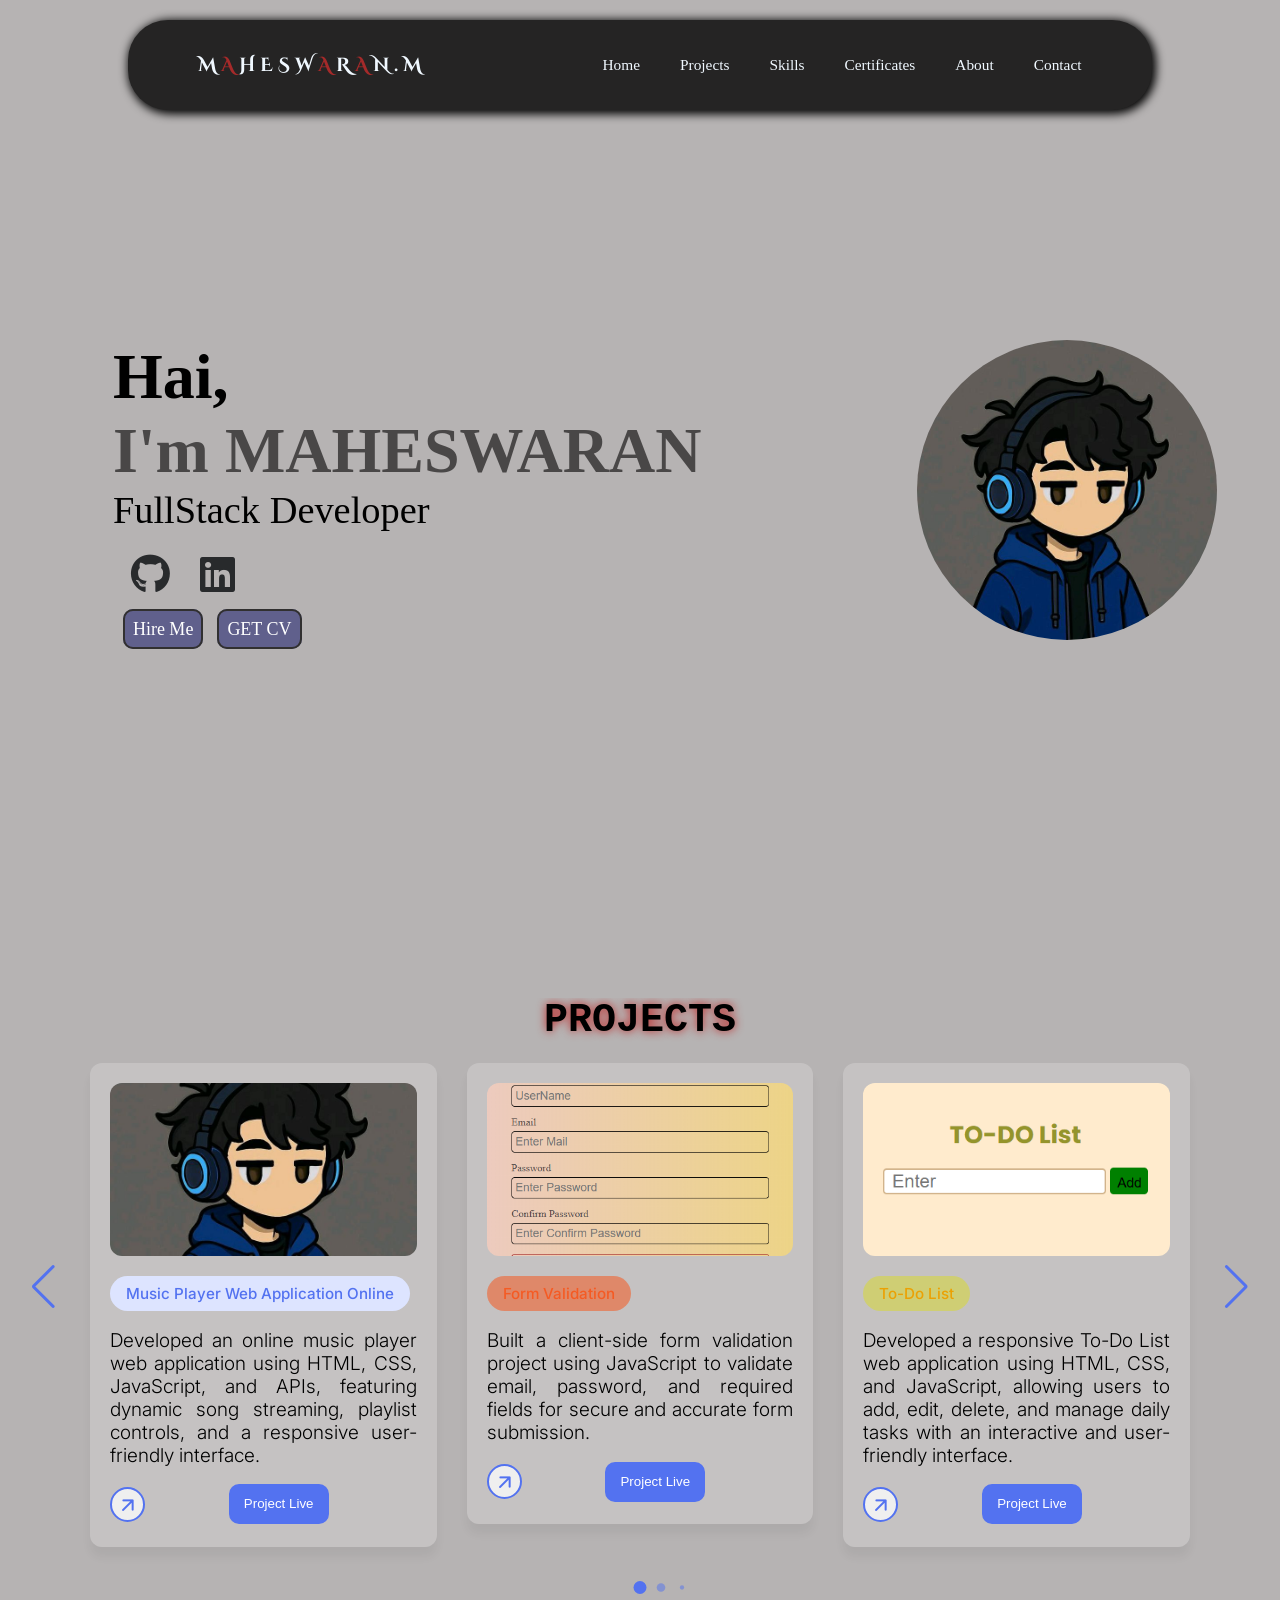
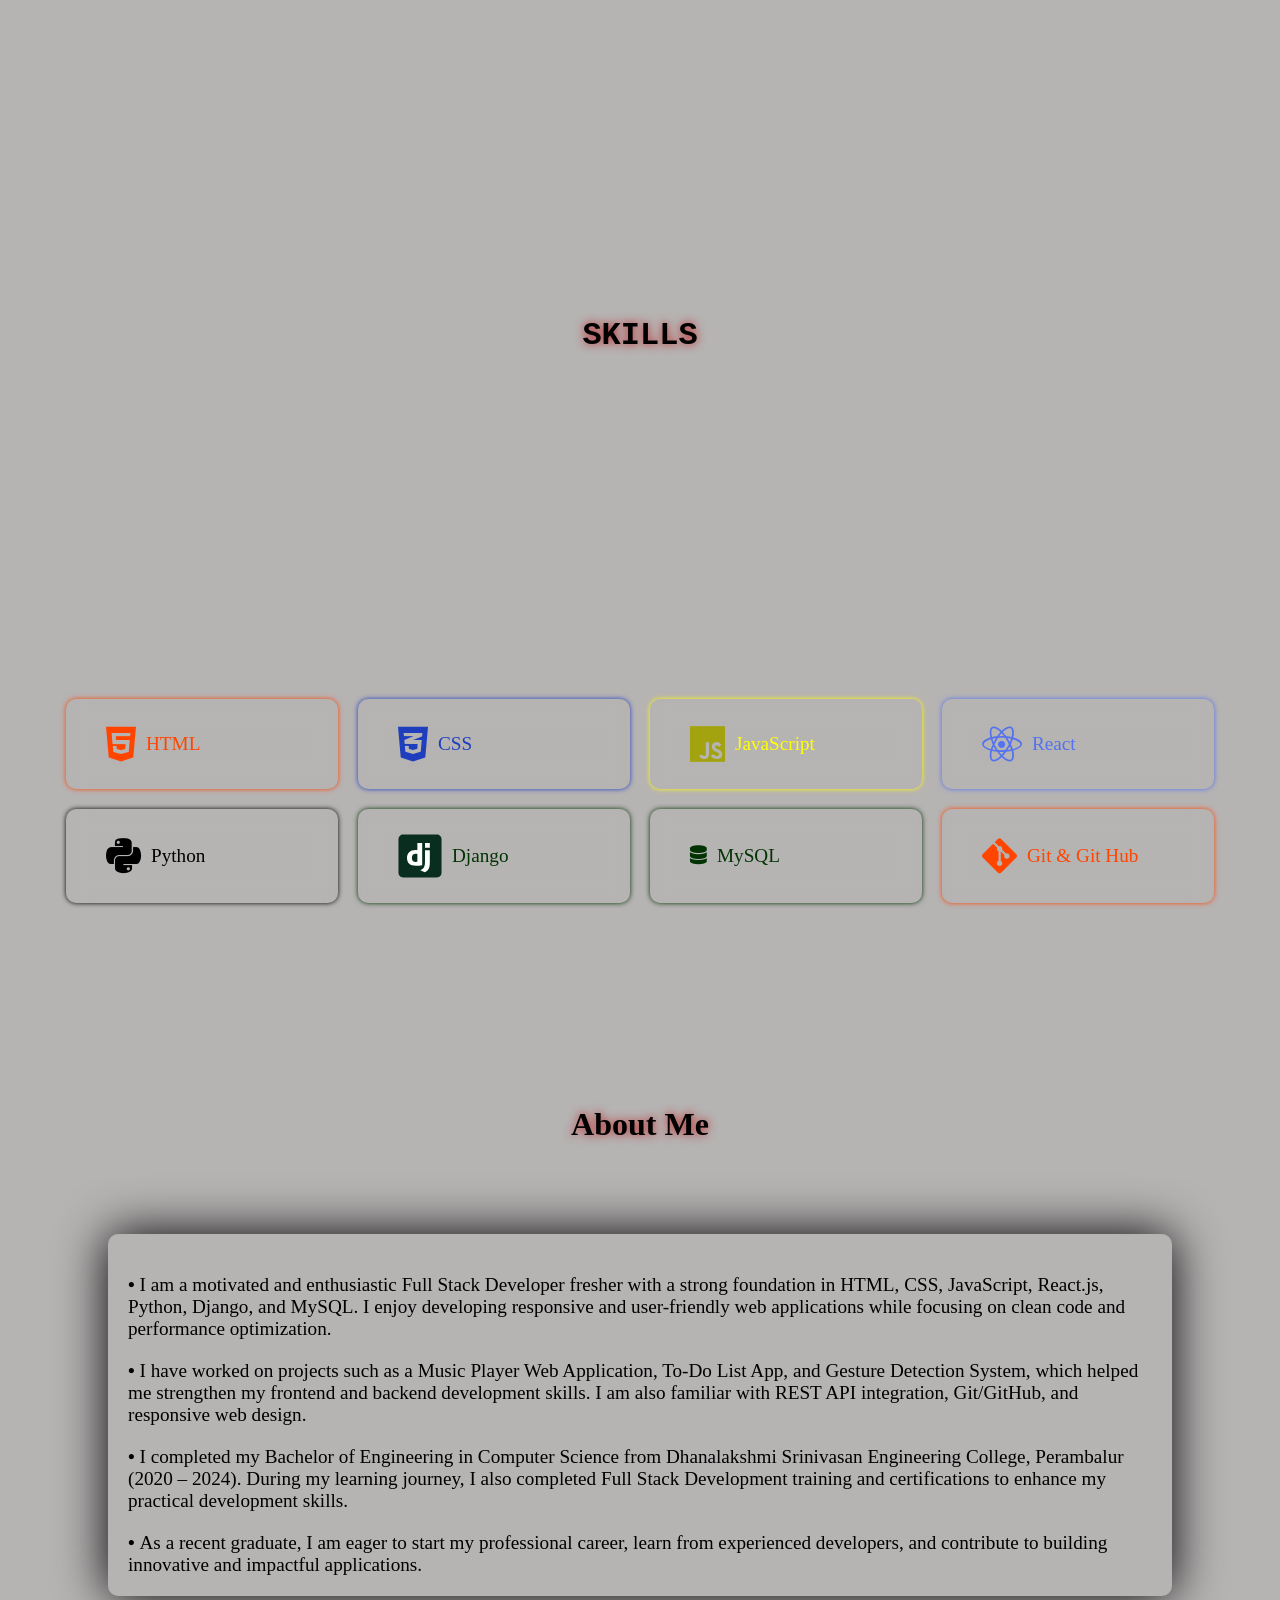
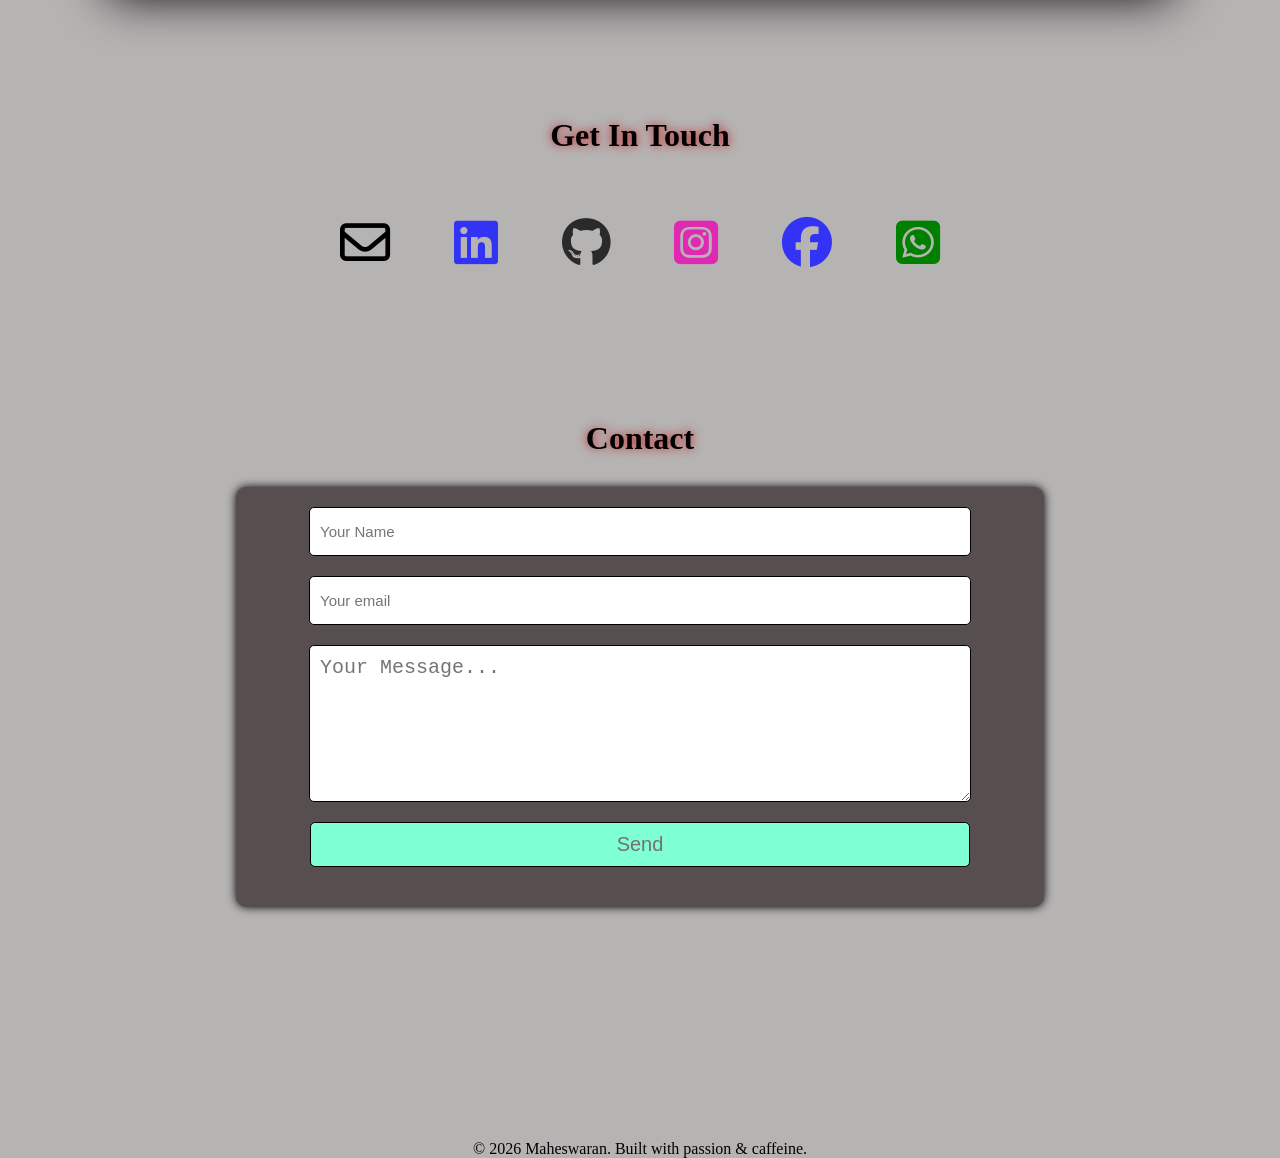
==== index.html @ 97906f65 "first commit" ====
<!DOCTYPE html>
<html lang="en">

<head>
    <meta charset="UTF-8">
    <meta name="viewport" content="width=device-width, initial-scale=1.0">

    <link rel="icon" href="profile.jpg" style="border-radius: 110px;">
    <link rel="stylesheet"
        href="https://fonts.googleapis.com/css2?family=Material+Symbols+Rounded:opsz,wght,FILL,GRAD@24,400,0,0&icon_names=arrow_forward" />
    <link href="https://fonts.googleapis.com/css2?family=Cinzel+Decorative:wght@400;700;900&display=swap"
        rel="stylesheet">
    <link rel="stylesheet" href="https://cdn.jsdelivr.net/npm/swiper@11/swiper-bundle.min.css" />
    <link rel="stylesheet" href="https://cdnjs.cloudflare.com/ajax/libs/font-awesome/6.7.2/css/all.min.css"
        integrity="..." crossorigin="anonymous" referrerpolicy="no-referrer" />
    <title>Maheswaran</title>
    <link rel="stylesheet" href="style.css">
    
</head>

<body>
    <!-- <div class="box">

    </div> -->
    <nav class="navbar">
        <div class="left">
            <a href="#">
                <h1>
                    <span class="leftM">M</span>
                    <span class="A">A</span>
                    <span class="H">H</span>
                    <span class="E">E</span>
                    <span class="S">S</span>
                    <span class="W">W</span>
                    <span class="A">A</span>
                    <span class="R">R</span>
                    <span class="A">A</span>
                    <span class="N">N</span>
                    <span>.</span>
                    <span class="rightM">M</span>
                </h1>
            </a>
        </div>
        <ul class="right">
            <a href="#home">
                <p>Home</p>
            </a>
            <a href="#projects">
                <p>Projects</p>
            </a>
            <a href="#skills">
                <p>Skills</p>
            </a>
            <a href="certificates.html">
                <p>Certificates</p>
            </a>
            <a href="#about-me">
                <p>About</p>
            </a>
            <a href="#contact">
                <p>Contact</p>
            </a>
        </ul>
        <div class="menu">
            <div class="menu-line"></div>
            <div class="menu-line"></div>
            <div class="menu-line"></div>
        </div>
    </nav>
    <div class="middle" >
        <div class="content">
            <p class="hai">Hai,</p>
            <h1 class="name">I'm MAHESWARAN</h1>
            <h2 class="role">FullStack Developer</h2>
            <div class="social-media">
                <a href="https://github.com/Maheswaran091" class="git" target="_blank"><i class="fa-brands fa-github"></i></a>
                <a href="https://www.linkedin.com/in/maheswaran091" class="linkedin" target="_blank"><i class="fa-brands fa-linkedin"></i></a>

            </div>
            <div class="buts">
                <a href="#contact">Hire Me</a>
                <a href="Maheswaran_FullStack_Developer.pdf" download>GET CV</a>
            </div>
        </div>
        <div class="img">
            <img src="profile.jpg" alt="Img">
        </div>
    </div>
    <!-- Project Container -->
    <div id="projects">
        <div class="container swiper">
            <!-- <hr class="hr"> -->
            <h2 class="project-title"><span>PROJECTS</span></h2>
            <div class="card-wrapper">
                <ul class="card-list swiper-wrapper">
                    <li class="card-item swiper-slide">
                        <a href="https://github.com/Maheswaran091/Music-Player-Online" class="card-link" target="_blank">
                            <img src="profile.jpg" alt="img" class="card-image">
                            <h2 class="badge music">Music Player Web Application Online</h2>
                            <p class="card-title">Developed an online music player web application using HTML, CSS,
                                JavaScript, and APIs,
                                featuring dynamic song streaming, playlist controls, and a responsive user-friendly
                                interface.
                            </p>
                            <button class="card-button material-symbols-rounded">arrow_forward</button>
                            <a href="https://maheswaran091.github.io/Music-Player-Online/" class="live" target="_blank"><button
                                    class="livebt">Project Live</button></a>
                        </a>
                    </li>
                    <li class="card-item swiper-slide">
                        <a href="https://github.com/Maheswaran091/Form-Validation" class="card-link" target="_blank">
                            <img src="image/project/form.png" alt="img" class="card-image">
                            <h2 class="badge moffline">Form Validation</h2>
                            <p class="card-title">Built a client-side form validation project using JavaScript to
                                validate email, password, and required fields for secure and accurate form submission.
                            </p>
                            <button class="card-button material-symbols-rounded">arrow_forward</button>
                            <a href="https://maheswaran091.github.io/Form-Validation/" class="live" target="_blank"><button class="livebt">Project Live</button></a>
                        </a>
                    </li>
                    <li class="card-item swiper-slide">
                        <a href="https://github.com/Maheswaran091/To-Do-List" class="card-link" target="_blank">
                            <img src="image/project/todo.png" alt="img" class="card-image">
                            <h2 class="badge todo">To-Do List</h2>
                            <p class="card-title">Developed a responsive To-Do List web application using HTML, CSS, and
                                JavaScript,
                                allowing users to add, edit, delete, and manage daily tasks with an interactive and
                                user-friendly interface.
                            </p>
                            <button class="card-button material-symbols-rounded">arrow_forward</button>
                            <a href="https://maheswaran091.github.io/To-Do-List/" class="live" target="_blank"><button class="livebt">Project Live</button></a>
                        </a>
                    </li>
                    <li class="card-item swiper-slide">
                        <a href="https://github.com/Maheswaran091/Image-Gallery" class="card-link" target="_blank">
                            <img src="image/project/img-gallery.png" alt="img" class="card-image">
                            <h2 class="badge moffline">Image Gallery</h2>
                            <p class="card-title">Developed an interactive Image Slider using HTML, CSS, and JavaScript
                                with smooth transitions and responsive design.
                            </p>
                            <button class="card-button material-symbols-rounded">arrow_forward</button>
                            <a href="https://maheswaran091.github.io/Image-Gallery/" class="live" target="_blank"><button class="livebt">Project Live</button></a>
                        </a>
                    </li>
                    <li class="card-item swiper-slide">
                        <a href="https://github.com/Maheswaran091/Image-Slider" class="card-link" target="_blank">
                            <img src="image/project/img-slider.png" alt="img" class="card-image">
                            <h2 class="badge todo">Image Slider</h2>
                            <p class="card-title">Developed a responsive Image Gallery using HTML, CSS, and JavaScript
                                to display and organize images with an interactive user interface.
                            </p>
                            <button class="card-button material-symbols-rounded">arrow_forward</button>
                            <a href="https://maheswaran091.github.io/Image-Slider/" class="live" target="_blank"><button class="livebt">Project Live</button></a>
                        </a>
                    </li>
                    <li class="card-item swiper-slide">
                        <a href="#" class="card-link" target="_blank">
                            <img src="profile.jpg" alt="img" class="card-image">
                            <h2 class="badge music">My Portfolio</h2>
                            <p class="card-title">Developed a personal portfolio website using HTML, CSS, and JavaScript
                                to showcase projects, skills, and contact information with a responsive design.
                            </p>
                            <button class="card-button material-symbols-rounded">arrow_forward</button>
                            <a href="#" class="live" target="_blank"><button class="livebt">Project Live</button></a>
                        </a>
                    </li>
                    <!-- <li class="card-item swiper-slide">
                        <a href="#" class="card-link">
                            <img src="bg.png" alt="img" class="card-image">
                            <h2 class="badge gesture">Gesture Detection System</h2>
                            <p class="card-title">Gesture Control System is an advanced feature that empowers you to
                                control your computer's volume effortlessly through intuitive hand gestures. This system
                                transforms the way you interact with your device, providing a futuristic user
                                experience. </p>
                            <button class="card-button material-symbols-rounded">arrow_forward</button>
                            <a href="#" class="live"><button class="livebt">Project Live</button></a>
                        </a>
                    </li> -->
                </ul>
                <div class="swiper-pagination"></div>
                <div class="swiper-slide-button swiper-button-prev"></div>
                <div class="swiper-slide-button swiper-button-next"></div>
            </div>
        </div>
    </div>

    <div id="skills">
        <!-- <hr class="hr"> -->
        <h1 class="h"><span class="sp">SKILLS</span></h1>
        <div class="glass-container">
            <div class="glass-card html"><i class="fa-brands fa-html5"></i>HTML</div>
            <div class="glass-card css"><i class="fa-brands fa-css3-alt"></i>CSS</div>
            <div class="glass-card js"><i class="fa-brands fa-js"></i>JavaScript</div>
            <div class="glass-card react"><i class="fa-brands fa-react"></i>React</div>
            <div class="glass-card python"><i class="fa-brands fa-python"></i>Python</div>
            <div class="glass-card jango"><svg xmlns="http://www.w3.org/2000/svg" fill="none" viewBox="0 0 24 24"
                    id="Django-Icon--Streamline-Svg-Logos" height="44" width="44" style="filter: blur(0.5px);">
                    <desc>
                        Django Icon Streamline Icon: https://streamlinehq.com
                    </desc>
                    <path fill="#092e20"
                        d="M21.1797 0.25H2.8203C1.4007675 0.25 0.25 1.4007675 0.25 2.8203v18.3594C0.25 22.599225 1.4007675 23.75 2.8203 23.75h18.3594C22.599225 23.75 23.75 22.599225 23.75 21.1797V2.8203C23.75 1.4007675 22.599225 0.25 21.1797 0.25Z"
                        stroke-width="0.25"></path>
                    <path fill="#fffffd"
                        d="M17.358825 8.897075V14.9765c0 2.0947 -0.15325 3.099375 -0.613025 3.967925 -0.4258 0.8346 -0.98785 1.36235 -2.145775 1.941425l-2.43525 -1.158025c1.158025 -0.5449 1.71995 -1.021575 2.07755 -1.754125 0.374725 -0.74925 0.49405 -1.6178 0.49405 -3.8997V8.897075h2.62245ZM13.1868 4.8471v12.139075c-1.34535 0.255425 -2.3331 0.357575 -3.405875 0.357575 -3.20165 0 -4.870525 -1.4474 -4.870525 -4.223325 0 -2.67365 1.77115 -4.41055 4.512825 -4.41055 0.4257 0 0.749225 0.03395 1.141 0.136125V4.8471h2.622575ZM9.67875 10.8214c-1.3283 0 -2.0947 0.81745 -2.0947 2.247825 0 1.39655 0.732325 2.1628 2.077675 2.1628 0.289375 0 0.527875 -0.017025 0.9025 -0.068V10.9575c-0.306525 -0.10205 -0.561925 -0.1361 -0.885475 -0.1361Zm7.680075 -5.96035V7.55175H14.736375V4.86105h2.62245Z"
                        stroke-width="0.25"></path>
                </svg>Django</div>
            <div class="glass-card mysql"><i class="fa-solid fa-database"></i>MySQL</div>
            <div class="glass-card git"><i class="fa-brands fa-git-alt"></i></i>Git & Git Hub</div>
        </div>
    </div>
    <div id="about-me">
        <h1><span>About Me</span></h1>
        <div class="about-content">
            <p>
                I am a motivated and enthusiastic Full Stack Developer fresher with a strong foundation in HTML, CSS,
                JavaScript, React.js, Python, Django, and MySQL. I enjoy developing responsive and user-friendly web
                applications while focusing on clean code and performance optimization.
            </p>
            <p>
                I have worked on projects such as a Music Player Web Application, To-Do List App, and Gesture Detection
                System, which helped me strengthen my frontend and backend development skills. I am also familiar with
                REST API integration, Git/GitHub, and responsive web design.
            </p>
            <p>
                I completed my Bachelor of Engineering in Computer Science from Dhanalakshmi Srinivasan Engineering
                College, Perambalur (2020 – 2024). During my learning journey, I also completed Full Stack Development
                training and certifications to enhance my practical development skills.
            </p>
            <p>
                As a recent graduate, I am eager to start my professional career, learn from experienced developers, and
                contribute to building innovative and impactful applications.
            </p>
            
        </div>
        <div id="get-in-touch">
                <h1><span>Get In Touch</span></h1>
                <div class="media-links">
                    <a href="mailto:mahesrko87@gmail.com" target="_blank"><i class="fa-regular fa-envelope"></i></i></a>
                    <a href="https://www.linkedin.com/in/maheswaran091" target="_blank"><i class="fa-brands fa-linkedin"></i></a>
                    <a href="https://github.com/Maheswaran091" target="_blank"><i class="fa-brands fa-github"></i></a>
                    <a href="https://www.instagram.com/mahes_rko?igsh=dDJkYmRwbG02b3Fl" target="_blank"><i class="fa-brands fa-square-instagram"></i></a>
                    <a href="https://www.facebook.com/share/18TPLWK6wE/" target="_blank"><i class="fa-brands fa-facebook"></i></a>
                    <a href="https://wa.me/+919488473449" target="_blank"><i class="fa-brands fa-square-whatsapp"></i></a>
                </div>
        </div>
    </div>

    <!-- Contact Me -->
    <div id="contact">
        <h1><span>Contact</span></h1>
        <form class="contact-form" action="https://api.web3forms.com/submit" method="POST">
            <input type="hidden" name="access_key" value="a823c64e-7a1b-4f70-8fe4-c5d235685f8e">
            <input type="text" id="name" placeholder="Your Name" required name="name">
            <input type="email" id="email" placeholder="Your email" required name="email">
            <!-- <input type="text" id="subject" placeholder="subject" required name="subject"> -->
            <textarea name="Message" id="Message" placeholder="Your Message..." required></textarea>
            <button type="submit" onClick="sendMail()">Send</button>
            <p id="formMessage"></p>
        </form>
    </div>
    <footer id="footer">
        <div class="footer-copy">© 2026 Maheswaran. Built with passion & caffeine.</div>
    </footer>

    <script>
        const menu = document.querySelector('.menu')
        const menuList = document.querySelector('nav ul')
        menu.addEventListener('click', () => {
            menuList.classList.toggle('showmenu')
        })
    </script>
    <!-- <script type="text/javascript" src="https://cdn.jsdelivr.net/npm/@emailjs/browser@4/dist/email.min.js">
    </script>
    <script type="text/javascript">
            (function () {
                emailjs.init({
                    publicKey: "sKfRbsgVdtkV_fIOg",
                });
            })();
    </script> -->
    <script src="https://cdn.jsdelivr.net/npm/swiper@11/swiper-bundle.min.js"></script>
    <script src="script.js"></script>
</body>

</html>
---- style.css ----
@import url('https://fonts.googleapis.com/css2?family=Inter:ital,opsz,wght@0,14..32,100..900;1,14..32,100..900&family=Poppins:ital,wght@0,100;0,200;0,300;0,400;0,500;0,600;0,700;0,800;0,900;1,100;1,200;1,300;1,400;1,500;1,600;1,700;1,800;1,900&display=swap');

* {
    margin: 0%;
    padding: 0%;
}

body {
    background-color: rgb(182, 179, 179);
}

body::before {
    /* width: 96.62vw; */
    width: 100vw;
    height: 100vh;
    /* content: ""; */
    /* position: absolute; */
    /* top: 0;
    left: 0;
    right: 0;
    bottom: 0; */
    /* background: url(bg.png)center/cover no-repeat; */
    /* filter: blur(1.5px);
    z-index: -1; */
    /* transform: scale(1.05); */
    color: aliceblue;
    /* transition: 2s; */
}

.navbar {
    width: 80vw;
    height: 10vh;
    border-radius: 40px;
    display: flex;
    justify-content: space-around;
    align-items: center;
    box-shadow: 2px 2px 10px 2px;
    margin-left: 10%;
    margin-top: 20px;
    /* transition: 2s; */
    background-color: rgb(37, 36, 36);
    filter: blur(0.5px);
}

.left {
    color: aliceblue;
}

.left a {
    text-decoration: none;
    color: aliceblue;
    font-family: "Cinzel Decorative", serif;
    font-weight: 400;
    font-style: normal;
    font-size: 1vw;
}


.leftM {
    display: inline-block;
    transform-origin: right;
    animation: leftMA 2s ease-in-out backwards;
}

.leftM:hover {
    transform: scale(1.2);
}

.A {
    display: inline-block;
    transform-origin: right;
    animation: A 2s ease-in-out forwards;
}

@keyframes A {
    100% {
        color: brown;
    }
}

.A:hover {
    display: inline-block;
    transform-origin: right;
    color: turquoise;
    transform: rotate(10deg);
}

.H:hover {
    display: inline-block;
    transform-origin: right;
    color: burlywood;
    transform: scale(1.1);
}

.E:hover {
    display: inline-block;
    transform-origin: right;
    color: blue;
    transform: scale(1.1);
}

.S:hover {
    display: inline-block;
    transform-origin: right;
    color: chocolate;
    transform: scale(1.1);
}

.W:hover {
    display: inline-block;
    transform-origin: right;
    color: cornflowerblue;
    transform: scale(1.1);
}

.R:hover {
    display: inline-block;
    transform-origin: right;
    color: darkgreen;
    transform: scale(1.1);
}

.N:hover {
    display: inline-block;
    transform-origin: right;
    color: darkkhaki;
    transform: scale(1.1);
}

@keyframes leftMA {
    100% {
        color: yellowgreen;
        transform: translateX(0%);
    }

    75% {
        transform: rotate(-20deg);
    }

    50% {
        color: yellowgreen;
        transform: translateX(0%);
    }

    25% {
        transform: rotate(0deg);
    }

    0% {
        transform: translateX(300%);
        color: yellowgreen;
    }
}

.rightM {
    display: inline-block;
    transform-origin: left;
    animation: rightMA 2s ease-in-out backwards;
    word-spacing: 40px;
}

.rightM:hover {
    transform: scale(1.2);
}

@keyframes rightMA {
    100% {
        transform: translateX(0%);

    }

    75% {
        transform: rotate(20deg);
    }

    50% {
        color: yellowgreen;
        transform: translateX(0%);


    }

    25% {
        transform: rotate(0deg);
    }

    0% {
        color: yellowgreen;
        transform: translateX(-300%);
    }
}


.right {
    display: flex;
    justify-content: space-around;
    align-items: center;
}

.right a {
    text-decoration: none;
    color: aliceblue;
    transition: 2s;
    font-size: 1.2vw;
    padding-left: 40px;
}

.right a:hover {
    color: brown;
    transition: 1s;
    filter: none;
}

.right a:active {
    color: black;
    transition: 1s;
}

.menu-line {
    width: 20px;
    height: 2px;
    background-color: white;
    margin-bottom: 3px;
}

.menu-line:hover {
    background-color: aqua;
}

.menu {
    cursor: pointer;
    display: none;
}



/* Middle Content */

.middle {
    width: 100vw;
    height: 80vh;
    margin-top: 20px;
    display: flex;
    justify-content: space-around;
    align-items: center;
    /* background-color: yellowgreen; */
    transition: 2s;
}

.content {
    /* background-color: violet; */
    width: 53vw;
    padding-left: 50px;
}

.middle .hai {
    font-weight: 900;
    font-size: 5vw;
    transition: 0.5s;
}

.middle .hai:hover {
    transform: rotate(1deg);
    transition: 0.5s;

}

.middle .name {
    font-weight: 900;
    color: rgb(73, 71, 71);
    font-size: 5vw;
    transition: 0.5s;
}

.name:hover {
    filter: blur(1px);
    transition: 0.5s;
}

.middle .role {
    font-weight: 300;
    font-size: 3vw;
    transition: 0.5s;
}

.middle .role:hover {
    transform: rotate(-1deg);
    transition: 0.5s;
}


.buts {
    width: 250px;
    padding-top: 20px;
    transition: 0.5s;
}

.middle a {
    text-decoration: none;
    color: white;
    border: solid 2px rgb(49, 48, 48);
    border-radius: 10px;
    padding: 8px;
    margin-left: 10px;
    font-size: 18px;
    font-weight: 500;
    background-color: rgb(96, 96, 140);
    cursor: pointer;
}

.middle a:hover {
    background-color: rgb(80, 80, 155);
}

.middle a:active {
    color: black;
    background-color: rgb(140, 140, 146);
}

.img {
    display: flex;
    justify-content: center;
    align-items: center;
}

.img img {
    width: 300px;
    border-radius: 300px;
    transition: 1s;
}

.img img:hover {
    box-shadow: 0px 0px 0px 1.5px;
    transform: scale(1.1);
    transition: 1s;
}

/* Media Devices */

@media all and (max-width:900px) {
    body {
        transition: 2s;
    }

    .navbar {
        flex-direction: column;
        /* width: 80vh; */
    }

    .right {
        border-radius: 10px;
        border: solid 1px black;
        flex-direction: column;
        padding: 50px;
        text-align: center;
        display: none;
        position: absolute;
        top: 30%;
        right: 0%;
        background-color: rgb(97, 95, 93);
        filter: blur(0.3px);
        overlay: auto;
    }

    .navbar .right a {
        padding: 10px;
        font-size: 5vw;
    }

    .navbar .left {
        align-self: flex-start;
        margin: 10px 0px 0px 30px;

    }

    .left a {
        font-size: 2vw;
    }

    .middle {
        flex-direction: column-reverse;
        text-align: center;
        padding-top: 10px;
        margin: 0px;

    }

    .content {
        padding: 0;
        margin-bottom: 100px;
    }

    .menu {
        display: block;
        position: absolute;
        right: 30px;
        top: 35px;
        justify-content: center;
        align-items: center;
    }

    .showmenu {
        display: block;

    }

    .content {
        width: 500px;

    }

    .content .hai {
        font-size: 40px;
    }

    .content .name {
        font-size: 40px;
    }

    .content .role {
        font-size: 20px;
    }

    #btn {
        margin-left: 0px;
    }

    .img {
        width: 300px;
    }

    .buts {
        width: 500px;
        display: flex;
        justify-content: center;
    }

    #projects {
        margin-top: 60px;
    }
}

@media (max-width:600) {

    /* .middle{
        display: inline-block;
        justify-content: center;
        align-items: center;
    } */
    .middle {
        width: 100vw;
        height: 100vh;
        flex-direction: column-reverse;
    }

    .content .hai {
        width: 100px;
        /* background-color: yellow; */
    }

    .content .name {
        width: 100px;
        /* font-size: clamp(1.5rem, 5vw, 3rem); */
        /* background-color: yellow; */
    }

    .content .role {
        width: 100px;
        /* background-color: yellow; */
        /* font-size: clamp(1.5rem, 5vw, 3rem); */
    }

    #btn {
        margin-left: 0px;
    }

    .buts {
        flex-direction: column-reverse;
        justify-content: center;
        align-items: center;
        background-color: aqua;
        width: 10px;

    }
}


.box {
    width: 200px;
    height: 200px;
    background-color: blue;
    /* Animates any property change over 0.5 seconds */
    transition: background-color 5s ease;
}

/* 2. Style change inside media query */
@media (max-width: 600px) {
    .box {
        background-color: red;
        /* This will transition smoothly when window < 600px */
    }
}

.social-media {
    margin-top: 20px;
}

.social-media .git {
    cursor: pointer;
    border-radius: 10px;
    border: none;
    background-color: transparent;
    color: rgb(40, 42, 44);
    font-size: 40px;
    transition: 0.5s;
}

.social-media .git:hover {
    background-color: transparent;
    color: #615c5c;
    transition: 0.5s;
}

.social-media .git:active {
    color: rgb(182, 179, 179);
    transition: 0.5s;
}

.social-media .linkedin {
    cursor: pointer;
    border-radius: 10px;
    border: none;
    background-color: transparent;
    color: rgb(40, 42, 44);
    font-size: 40px;
    transition: 0.5s;
}

.social-media .linkedin:hover {
    background-color: transparent;
    color: #615c5c;
    transition: 0.5s;
}

.social-media .linkedin:active {
    color: rgb(182, 179, 179);
    transition: 0.5s;
}

/* Projects Containers */

#projects {
    display: flex;
    justify-content: center;
    align-items: center;
    min-height: 100vh;
    /* background: linear-gradient(#ECEFFE,#CED6FB); */
    font-family: "inter", sans-serif;
    /* border: solid 1px black; */
    /* border-radius: 10px;
    border-top: solid 1px black;
    border-bottom: solid 1px black; */
}


#projects .project-title {
    font-family: 'Courier New', Courier, monospace;
    font-size: 40px;
    text-align: center;
    transition: 2s;
    text-shadow:  0px 0px 10px rgb(190, 34, 34);
    cursor: pointer;
    animation: title 2s ease-in-out backwards;
}

#projects .project-title:hover {
    /* transform: translate(12px);
    transform: translateY(-10px); */
    color: #2b2a2a;
    transition: 1s;
    text-shadow:  0px 0px 10px rgb(58, 47, 47);
}


@keyframes title {
    50% {
        transform: scale(1.3);
    }

    0% {
        transform: translateY(-50px);
    }
}

@media screen and (max-width:600px) {
    #projects .project-title {
        margin-top: 80px;
    }
}

.hr {
    border-color: #000;
    animation: hr 2s ease;
}

@keyframes hr {
    100% {
        width: 90.5vw;
    }

    0% {
        width: 0vw;
        transition: 1s;
    }
}


.card-wrapper {
    max-width: 1100px;
    margin: 0 60px 35px;
    padding: 20px 10px;
    overflow: hidden;
    transition: 0.5s;
}

.card-list .card-item {
    list-style: none;
    transition: 0.5s;
}

.card-list .card-item .card-link {
    user-select: none;
    display: block;
    background-color: #ffffff34;
    padding: 18px;
    border-radius: 12px;
    text-decoration: none;
    border: 2px solid transparent;
    box-shadow: 0 10px 10px rgba(0, 0, 0, 0.05);
    /* box-shadow: 2px 2px 10px 2px; */
    transition: 0.2s ease;
}

.card-list .card-item .card-link:hover {
    border-color: #5372F0;
}

.card-list .card-item .card-link:active {
    cursor: grabbing;
}

.card-list .card-link .card-image {
    width: 100%;
    aspect-ratio: 16/9;
    object-fit: cover;
    border-radius: 12px;
}

.card-list .card-link .badge {
    color: #5372F0;
    padding: 8px 16px;
    font-size: 0.95rem;
    font-weight: 500;
    margin: 16px 0px 18px;
    background: #DDE4FF;
    width: fit-content;
    border-radius: 50px;
}

.card-list .card-title {
    text-align: justify;
}

.card-list .card-link .badge.gesture {
    color: rgb(81, 170, 81);
    background: rgba(86, 173, 86, 0.349);
}

.card-list .card-link .badge.todo {
    color: rgb(235, 161, 4);
    background: rgba(216, 216, 54, 0.555);
}

.card-list .card-link .badge.moffline {
    color: rgba(255, 68, 0, 0.664);
    background: rgba(255, 68, 0, 0.459);
}

.card-list .card-link .card-title {
    font-size: 1.19rem;
    color: #000;
    font-weight: 300;
}

.card-list .card-link .card-button {
    height: 35px;
    width: 35px;
    color: #5372F0;
    border-radius: 50%;
    margin: 20px 0px 5px;
    transform: rotate(-45deg);
    border: solid 2px #5372F0;
    cursor: pointer;
    transition: 0.4s ease;
}

.card-list .card-link:hover .card-button {
    background-color: #5372F0;
    color: #fff;
}

.live {
    text-decoration: none;
}

.live .livebt {
    height: 40px;
    width: 100px;
    color: #fff;
    background-color: #5372F0;
    border-radius: 10px;
    bottom: 4.8%;
    left: 40%;
    border: solid 2px #5372F0;
    cursor: pointer;
    transition: 0.4s ease;
    position: absolute;
    z-index: 1;
}

.live .livebt:hover {
    background-color: #2a44ad;
}

.live .livebt:active {
    color: #5372F0;
    transition: 2s;
}


.card-wrapper .swiper-pagination-bullet {
    height: 13px;
    width: 13px;
    opacity: 0.5;
    background-color: #5372F0;
}


.card-wrapper .swiper-pagination-bullet-active {
    opacity: 1;
}

.swiper-slide-button {
    color: #5372F0;
    margin-top: -35px;
}

@media screen and (max-width:768px) {
    .card-wrapper {
        margin: 0 10px 25px;
    }

    .card-wrapper .swiper-slide-button {
        display: none;
    }
}

/* Skills Section */

#skills{
    width: 100vw;
    height: 100vh;
    display: grid;
    justify-content: center;
    align-items: center;
    transition: 2s;
}

#skills h1 {
    text-align: center;
    padding-top: 20px;
    animation:sh;
    font-family: 'Courier New', Courier, monospace;
}
#skills h1 span{
    transition: 2s;
    text-shadow:  0px 0px 10px rgb(190, 34, 34);
    cursor: pointer;
}
#skills h1 span:hover{
    transition: 1s;
    text-shadow:  0px 0px 10px rgb(58, 47, 47);
}

#skills .glass-container {
    display: flex;
    justify-content: center;
    gap: 20px;
    flex-wrap: wrap;
    flex-basis: 20%;
    margin-top: 50px;
    
}

#skills .glass-container .glass-card {
    width: 15vw;
    padding: 25px 40px;
    border-radius: 10px;
    backdrop-filter: blur(10px);
    box-shadow: 0px 0px 5px 0px;
    display: flex;
    gap: 10px;
    align-items: center;
    font-size: 1.5vw;
    transition: 0.5s;

}

#skills .glass-container .glass-card:hover {
    cursor: pointer;
    color: #2b2a2a;
}


.glass-container .glass-card .fa-brands{
    font-size: 40px;
}

.glass-container .glass-card:hover .fa-brands{
    filter: blur(0.5px);
}


.glass-container .glass-card:hover .django{
    filter: blur(0.5px);
}

.glass-container .glass-card .fa-html5{
    color: orangered;
}
.glass-container .glass-card .fa-css3-alt{
    color: #1e3ebe;
}
.glass-container .glass-card .fa-js{
    color: rgb(163, 163, 16);
}
.glass-container .glass-card .fa-react{
    color: #5372F0;
}

#skills .glass-container .glass-card.html{
    color: orangered;
}
#skills .glass-container .glass-card.html:hover{
    color: #615c5c;
}
#skills .glass-container .glass-card.css{
    color: #1e3ebe;
}
#skills .glass-container .glass-card.css:hover{
    color: #777070;
}
#skills .glass-container .glass-card.js{
    color: yellow;
}
#skills .glass-container .glass-card.js:hover{
    color: #615c5c;
}
#skills .glass-container .glass-card.react{
    color: #5372F0;
}
#skills .glass-container .glass-card.react:hover{
    color: #615c5c;
}
#skills .glass-container .glass-card.python{
    color: inherit;
}
#skills .glass-container .glass-card.python:hover{
    color: #615c5c;
}
#skills .glass-container .glass-card.jango{
    color:rgb(2, 51, 2);
}
#skills .glass-container .glass-card.jango:hover{
    color: #615c5c;
}
#skills .glass-container .glass-card.mysql{
    color:rgb(2, 51, 2);
}
#skills .glass-container .glass-card.mysql:hover{
    color: #615c5c;
}
#skills .glass-container .glass-card.git{
    color:orangered;
}
#skills .glass-container .glass-card.git:hover{
    color: #615c5c;
}



/* About Me */

#about-me{ 
    height: 100vh;
    display: grid;
    justify-content: center;
    align-items: center;
    margin-top: 20px;
}

#about-me h1{
    text-align: center;
}

#about-me h1 span{
    transition: 2s;
    text-shadow:  0px 0px 10px rgb(190, 34, 34);
    cursor: pointer;
}
#about-me h1 span:hover{
    transition: 1s;
    text-shadow:  0px 0px 10px rgb(58, 47, 47);
}
#about-me .about-content{
    width: 80vw;
    box-shadow: 0px 0px 50px 0px;
    padding: 20px;
    margin-top: 20px;
    border-radius: 10px;
    transition: 0.5s;
    background: filter(blur(20px));
}

#about-me .about-content:hover{
     box-shadow: 0px 0px 20px 0px;
}

#about-me .about-content p{
    padding-top: 20px;
    font-size: 1.5vw;
    font-weight: 500;
}

#about-me .about-content p::before {
  content: "• "; 
  color: black; 
  font-weight: bold;
}


/* Contect Me */

#contact{
    height: 80vh;
    width: 100vw;
    display: flex;
    flex-direction: column;
    align-items: center;
    gap: 30px;
    margin-top: 50px;
}
#contact h1 span{
    transition: 2s;
    text-shadow:  0px 0px 10px rgb(190, 34, 34);
    cursor: pointer;
}
#contact h1 span:hover{
    transition: 1s;
    text-shadow:  0px 0px 10px rgb(58, 47, 47);
}
#contact form{
    display: flex;
    flex-direction: column;
    gap: 20px;  
    align-items: center;
    text-align: center;
    width: 60vw;  
    padding: 20px;
    background-color: #574f4f;
    box-shadow: 0px 0px 10px 0px;
    border-radius: 10px
}

#contact form input{
    width: 50vw;
    height: 3vh;
    border-radius: 5px;
    padding: 10px;
    border: solid 1px #000;
    font-size: 15px;

}
#contact form input:focus{
    outline: none;
}

#contact form #Message{
    width: 50vw;
    height: 15vh;
    border-radius: 5px;
    padding: 10px;
    font-size: 20px;
    font-weight: 400;

    border: solid 1px #000;
}
#contact form #Message:focus{
    outline: none;
}

#contact form button{
    width: 51.6vw;
    padding: 10px;
    border-radius: 5px;
    border: solid 1px #000;
    font-size: 20px;
    background-color: aquamarine;
    color: #777070;
    cursor: pointer;
}
#contact form button:hover{
    background-color: rgb(112, 224, 187);
    transition: 0.5s;
    transform: translateY(1px);
}
#contact form button:active{
    color: #fff;
    transition: 0.5s;
    transform: scale(1.01);
}


/* Get in Touch */
#get-in-touch{
    margin-top: 50px;
    display: flex;
    justify-content: center;
    flex-direction: column;
    align-items: center;
}
#get-in-touch h1 span{
    transition: 2s;
    text-shadow:  0px 0px 10px rgb(190, 34, 34);
    cursor: pointer;
}

.media-links{
    width: 50vw;
    height: 20vh;
    display: flex;
    justify-content: center;
    align-items: center;
    gap: 10%;
}

#get-in-touch .media-links a{
    font-size: 50px;
    text-decoration: none;
}

#get-in-touch .media-links .fa-envelope{
    color: black;
}
#get-in-touch .media-links .fa-envelope:hover{
    transition: 0.5s;
    transform: scale(1.1);
}
#get-in-touch .media-links .fa-linkedin{
    color: rgb(51, 51, 245);
}
#get-in-touch .media-links .fa-github{
    color: #2b2a2a;
}
#get-in-touch .media-links .fa-square-instagram{
    color:  rgb(224, 41, 179);
}
#get-in-touch .media-links .fa-facebook{
    color: rgb(51, 51, 245);
}
#get-in-touch .media-links .fa-square-whatsapp{
    color:  green;
}
#get-in-touch .media-links .fa-brands:hover{
    transition: 0.5s;
    transform: scale(1.1);
}

#footer{
    display: flex;
    justify-content: center;
    align-items: center;
}
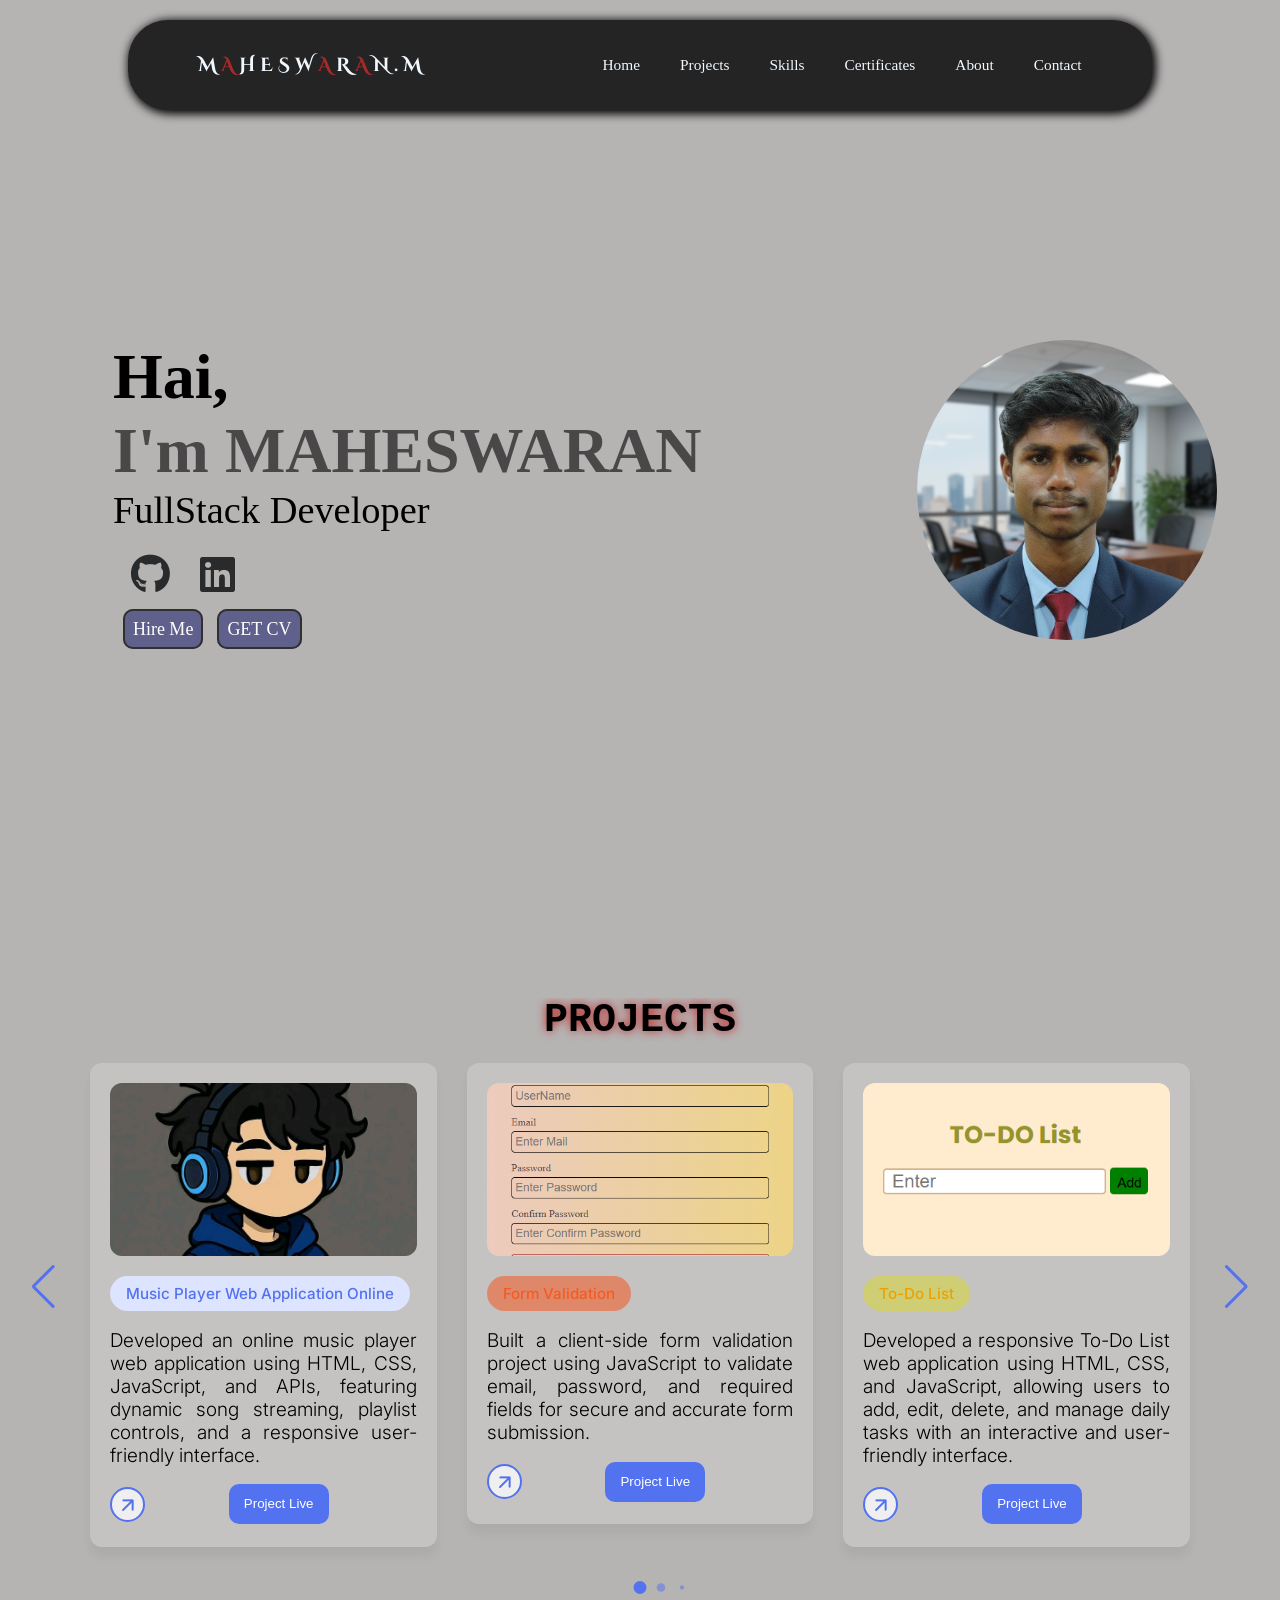
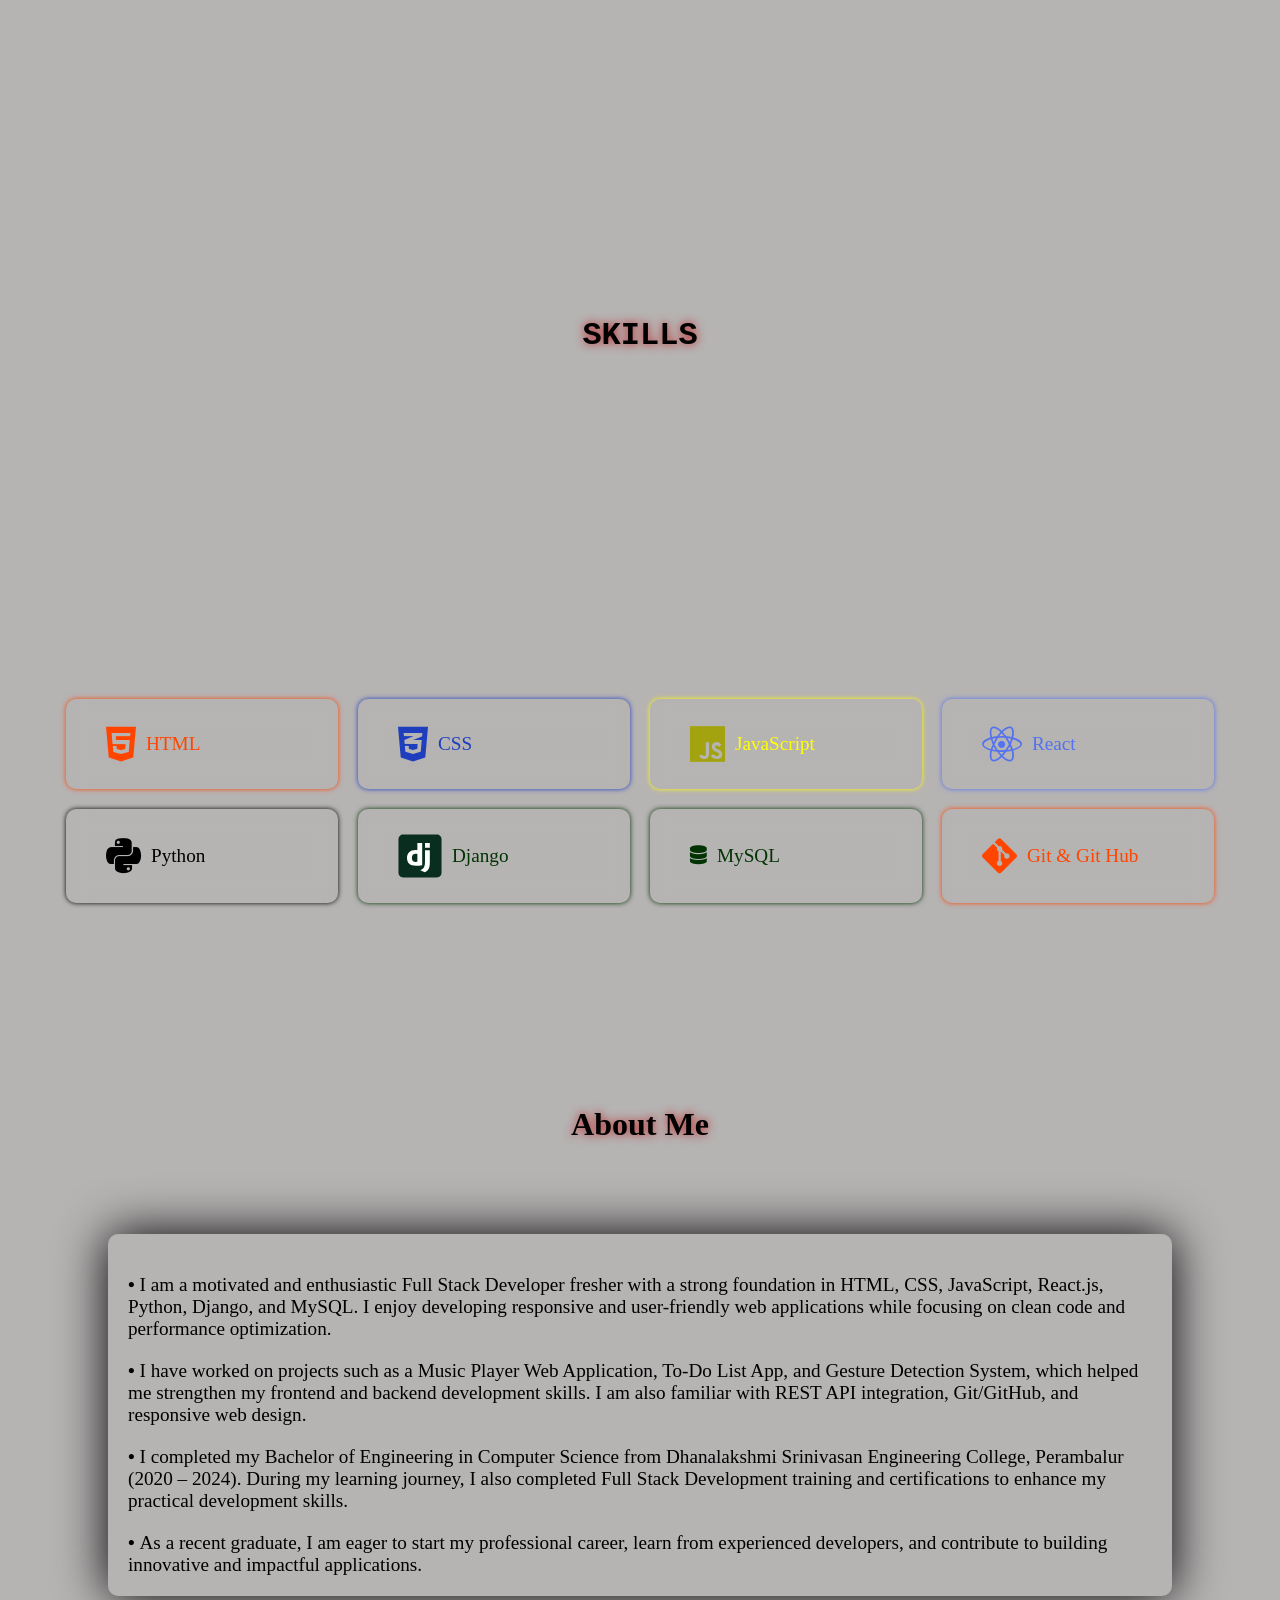
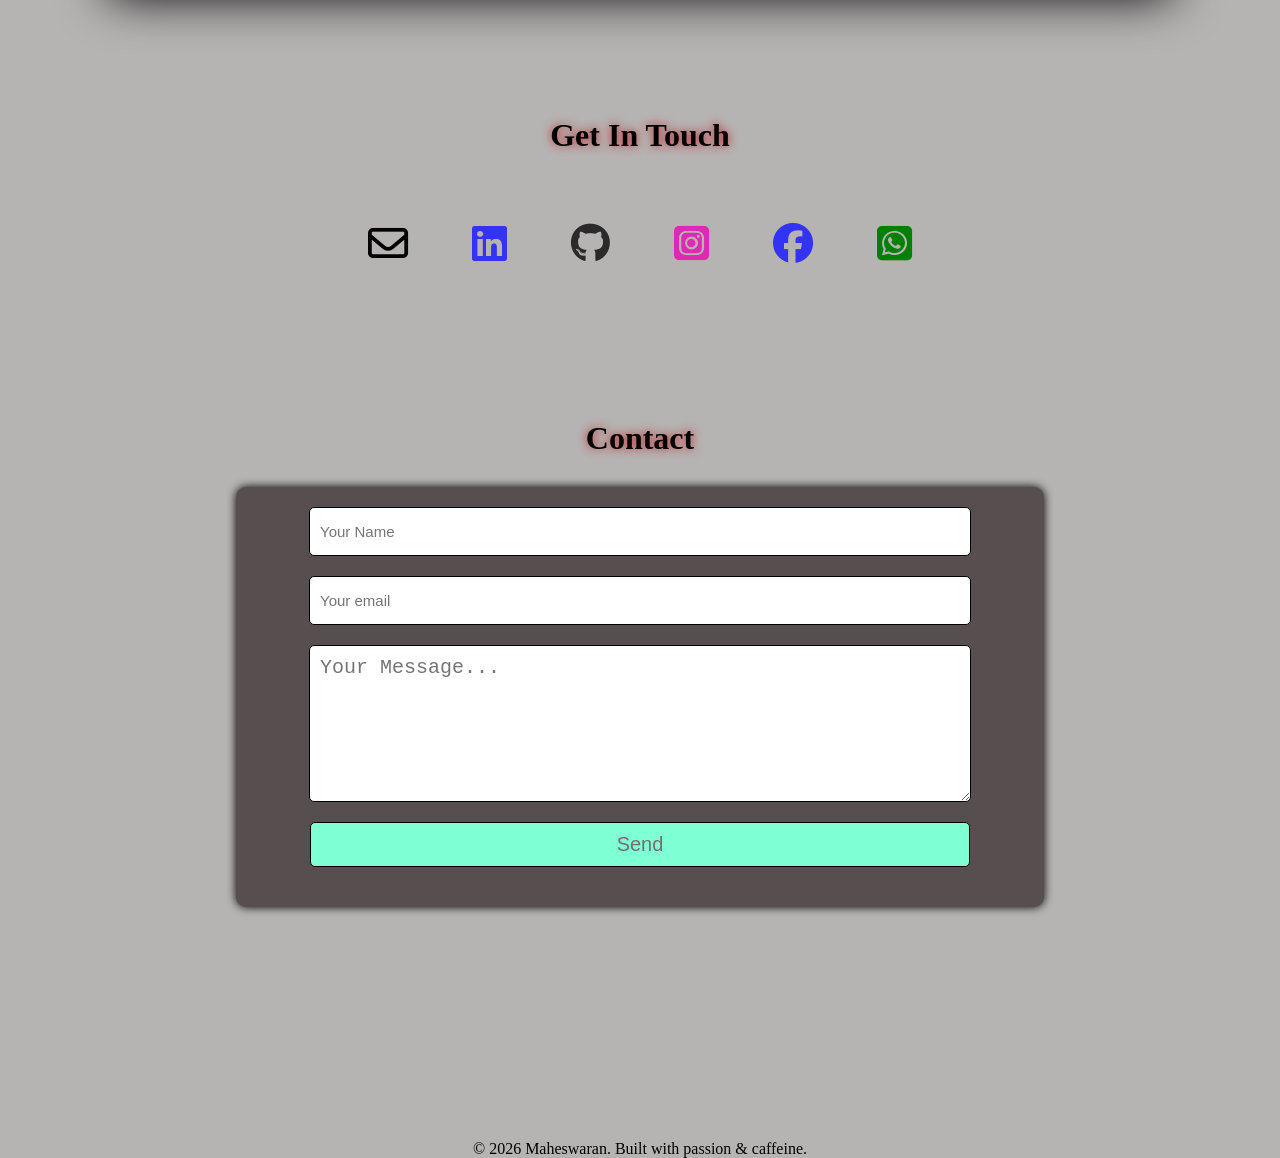
==== commit f5db207a: "Code Updated" ====
--- a/index.html
+++ b/index.html
@@ -83,7 +83,7 @@
             </div>
         </div>
         <div class="img">
-            <img src="profile.jpg" alt="Img">
+            <img src="image/my photo.png" alt="Img">
         </div>
     </div>
     <!-- Project Container -->
--- a/style.css
+++ b/style.css
@@ -3,14 +3,18 @@
 * {
     margin: 0%;
     padding: 0%;
+    
 }
 
 body {
+    overflow-x: hidden;
     background-color: rgb(182, 179, 179);
+    
 }
 
 body::before {
     /* width: 96.62vw; */
+    
     width: 100vw;
     height: 100vh;
     /* content: ""; */
@@ -325,6 +329,8 @@
 
 .img img {
     width: 300px;
+    height: 300px;
+    object-fit: cover;
     border-radius: 300px;
     transition: 1s;
 }
@@ -1055,7 +1061,7 @@
 }
 
 #get-in-touch .media-links a{
-    font-size: 50px;
+    font-size: 40px;
     text-decoration: none;
 }
 
@@ -1090,4 +1096,25 @@
     display: flex;
     justify-content: center;
     align-items: center;
+}
+
+@media screen and (max-width:350px){
+    
+    .middle .content .hai{
+        font-size:14vw;
+    }
+    .middle .content .name{
+        font-size:10vw;
+    }
+    .middle .content .role{
+        font-size:8vw;
+    }
+    
+    #about-me .about-content p{
+        font-size:12px;
+    }
+
+    .footer-copy{
+        font-size: 11px;
+    }
 }
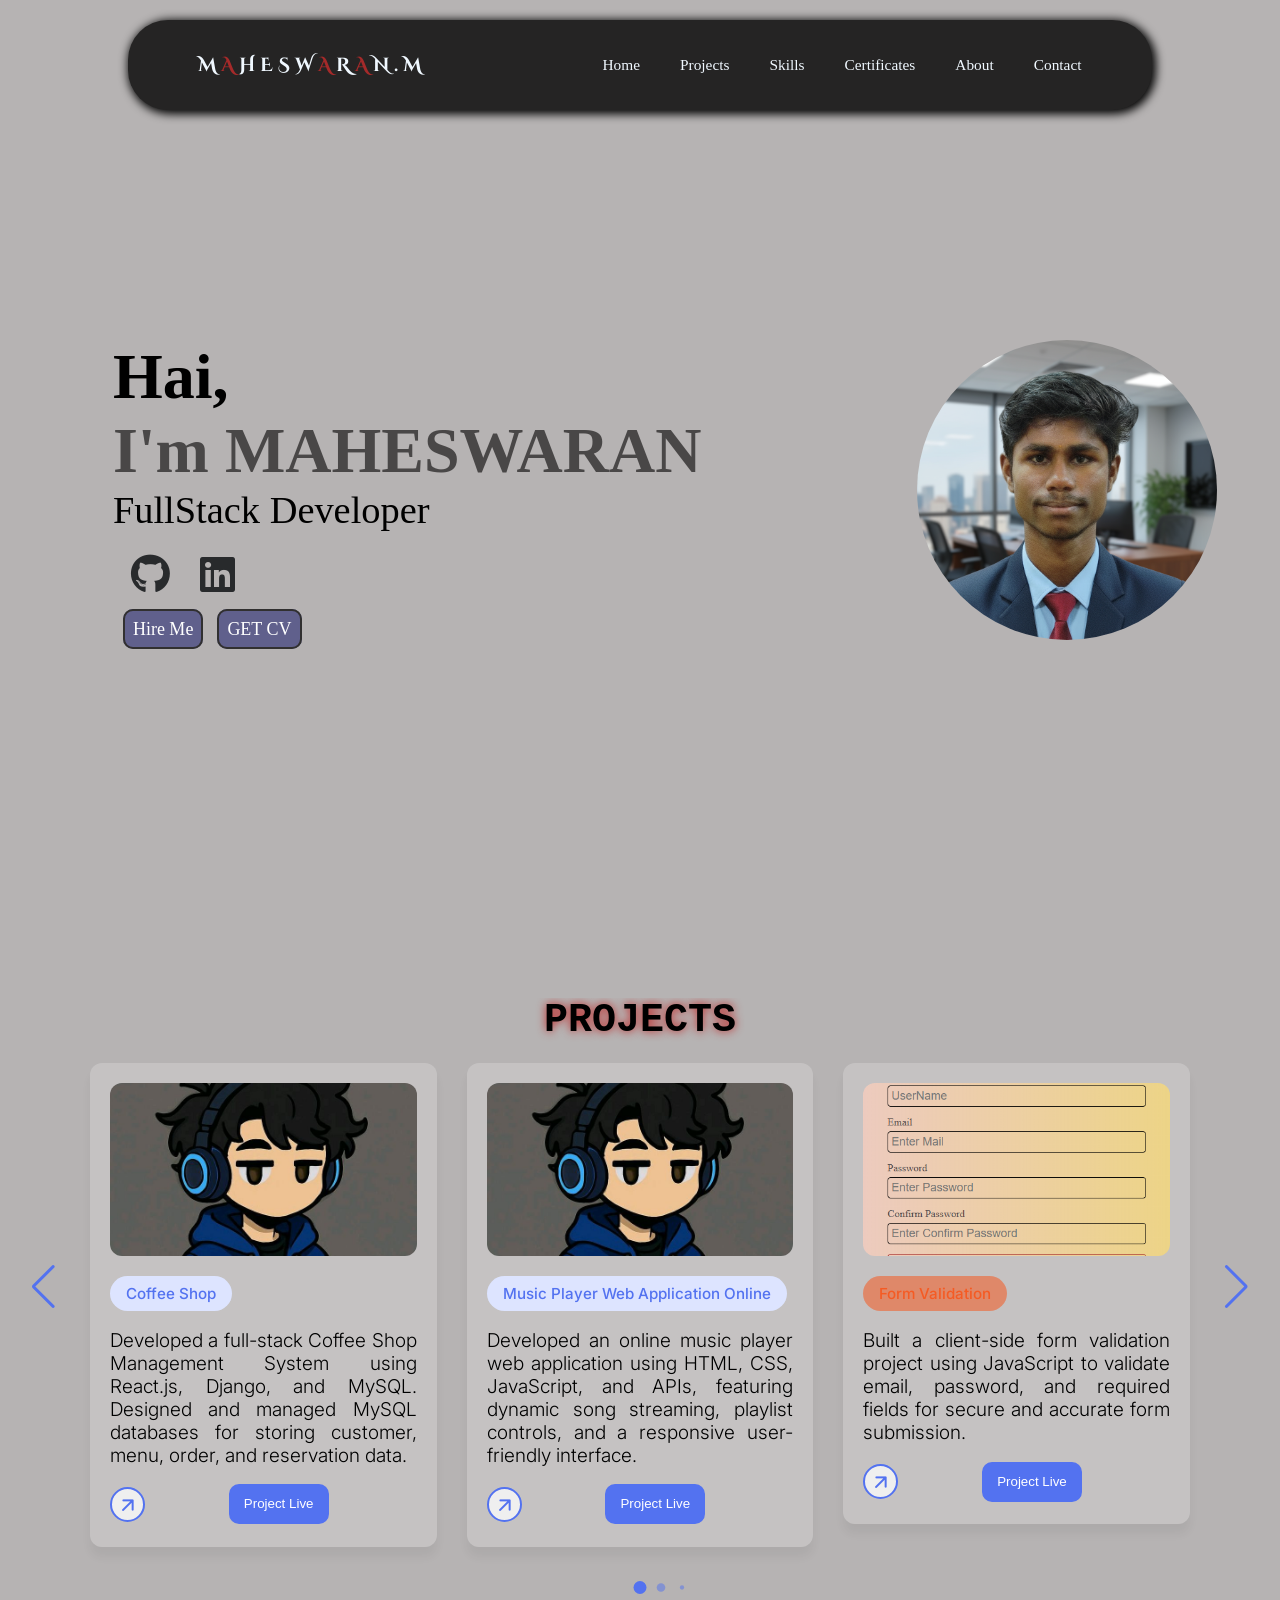
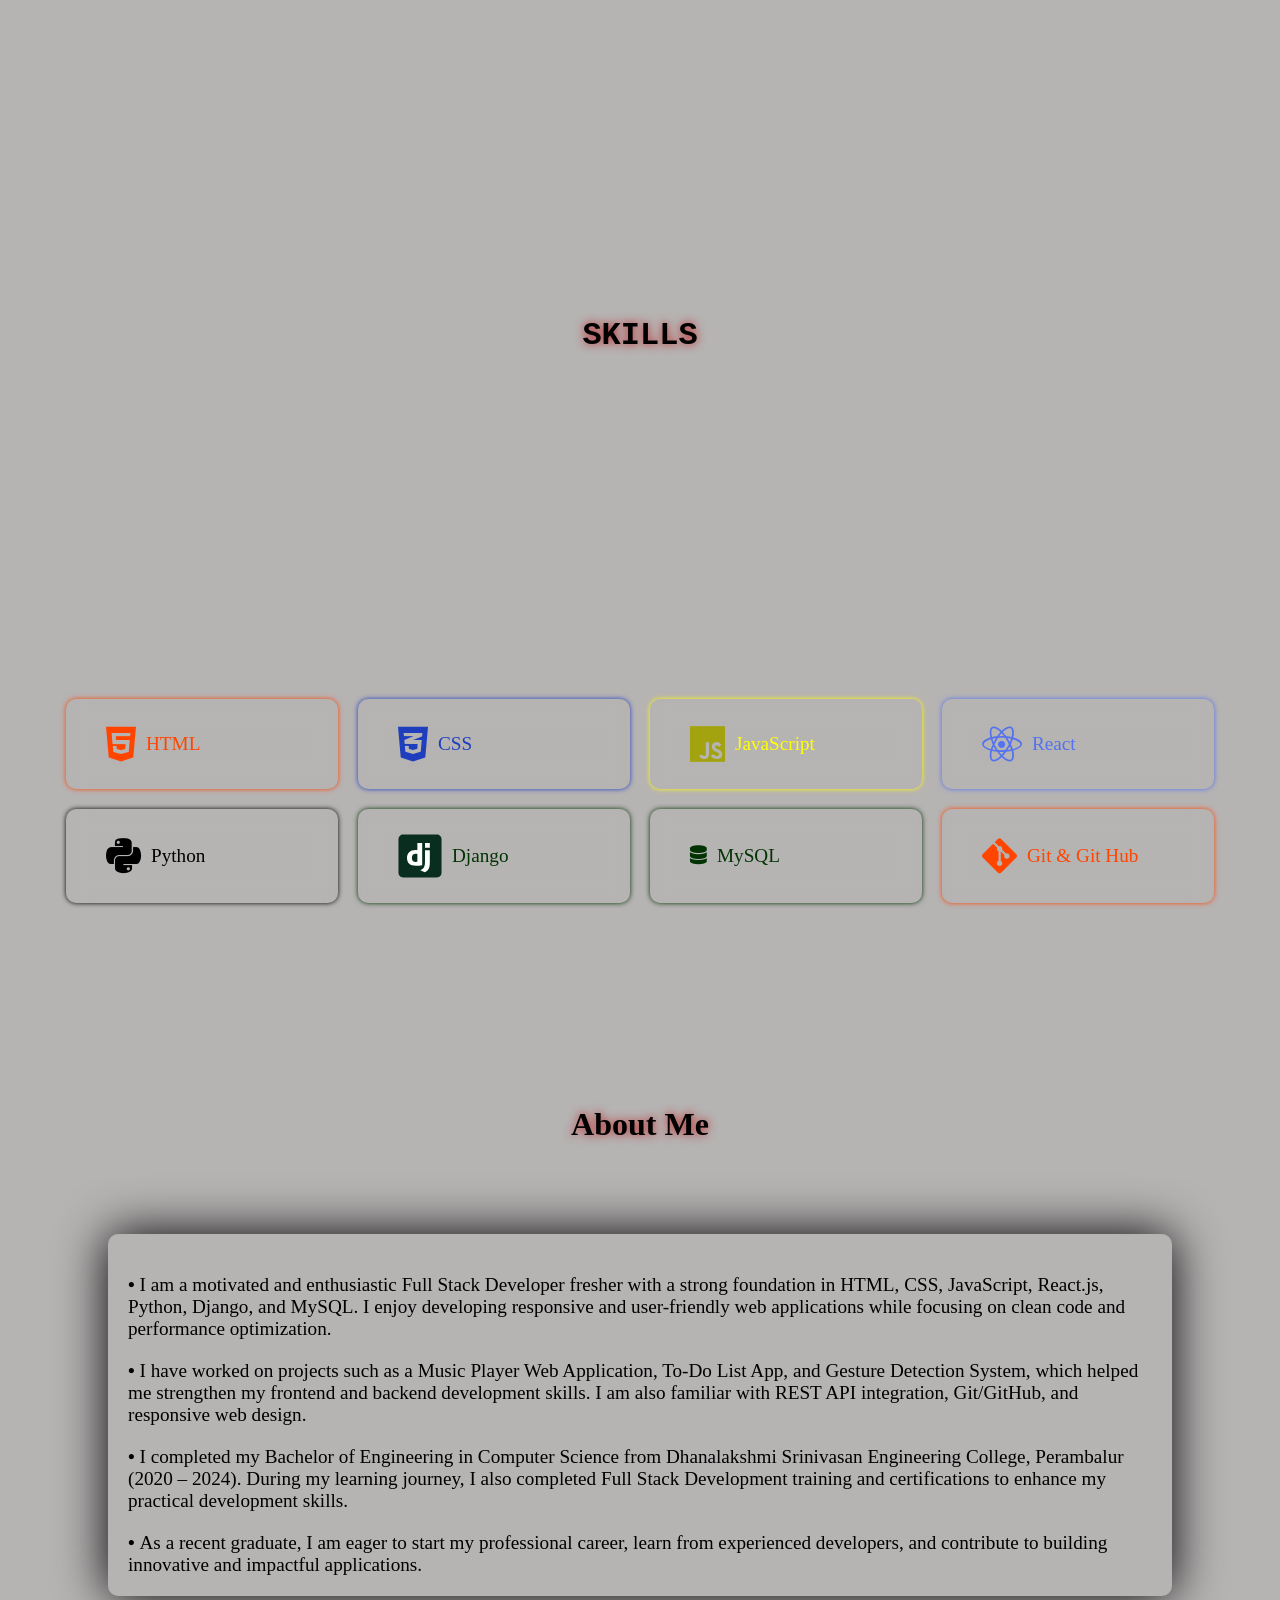
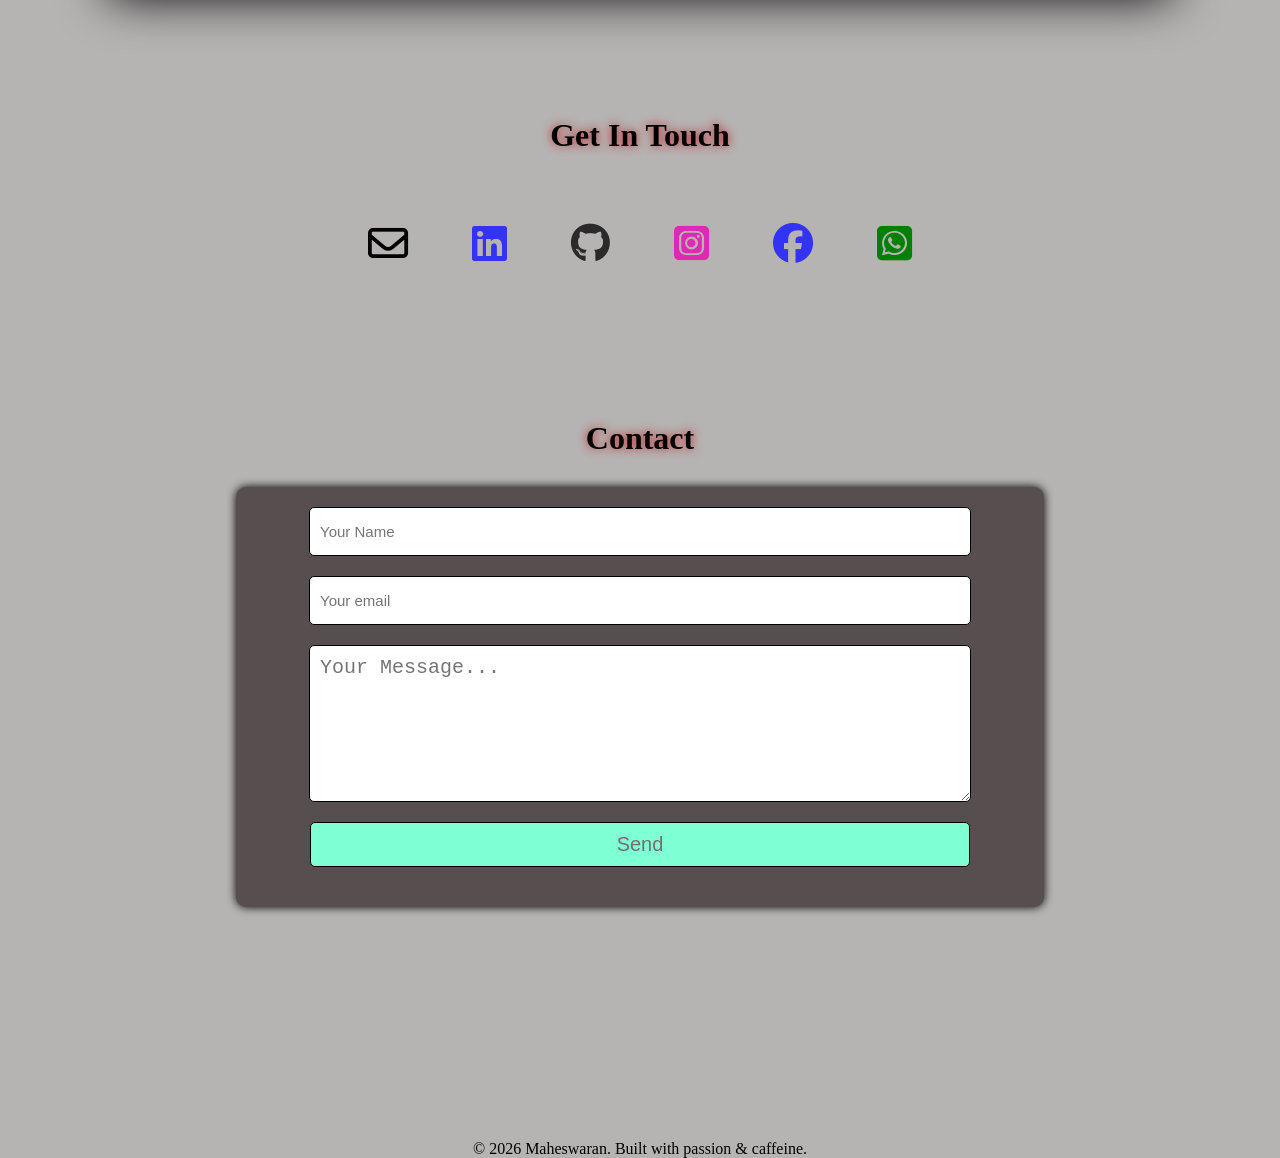
==== commit eeeff84e: "Project added" ====
--- a/index.html
+++ b/index.html
@@ -94,6 +94,19 @@
             <div class="card-wrapper">
                 <ul class="card-list swiper-wrapper">
                     <li class="card-item swiper-slide">
+                        <a href="https://github.com/Maheswaran091/Coffee_Shop" class="card-link" target="_blank">
+                            <img src="profile.jpg" alt="img" class="card-image">
+                            <h2 class="badge music">Coffee Shop</h2>
+                            <p class="card-title">
+                                Developed a full-stack Coffee Shop Management System using React.js, Django, and MySQL.
+                                Designed and managed MySQL databases for storing customer, menu, order, and reservation data.
+                            </p>
+                            <button class="card-button material-symbols-rounded">arrow_forward</button>
+                            <a href="https://coffee-shop-m091.vercel.app/" class="live" target="_blank"><button
+                                    class="livebt">Project Live</button></a>
+                        </a>
+                    </li>
+                    <li class="card-item swiper-slide">
                         <a href="https://github.com/Maheswaran091/Music-Player-Online" class="card-link" target="_blank">
                             <img src="profile.jpg" alt="img" class="card-image">
                             <h2 class="badge music">Music Player Web Application Online</h2>
@@ -154,7 +167,7 @@
                         </a>
                     </li>
                     <li class="card-item swiper-slide">
-                        <a href="#" class="card-link" target="_blank">
+                        <a href="https://github.com/Maheswaran091/My-Portfolio" class="card-link" target="_blank">
                             <img src="profile.jpg" alt="img" class="card-image">
                             <h2 class="badge music">My Portfolio</h2>
                             <p class="card-title">Developed a personal portfolio website using HTML, CSS, and JavaScript
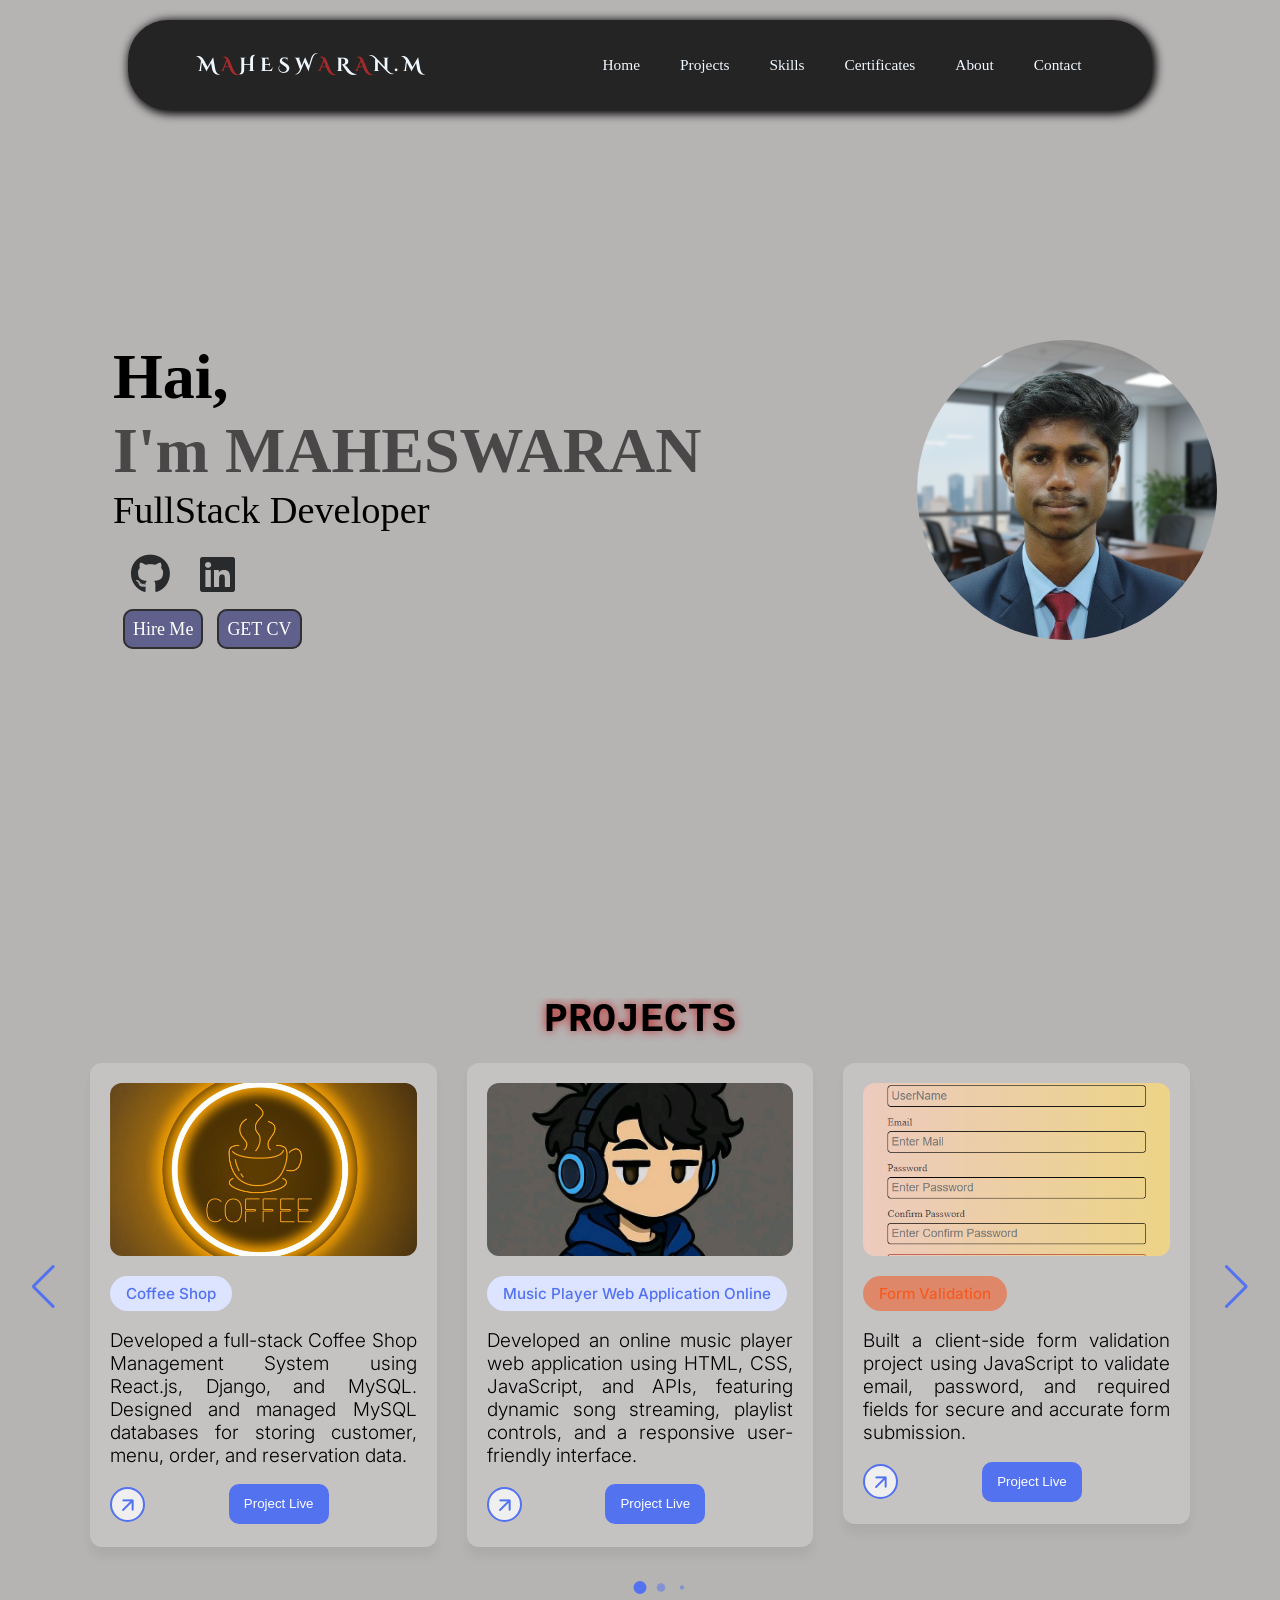
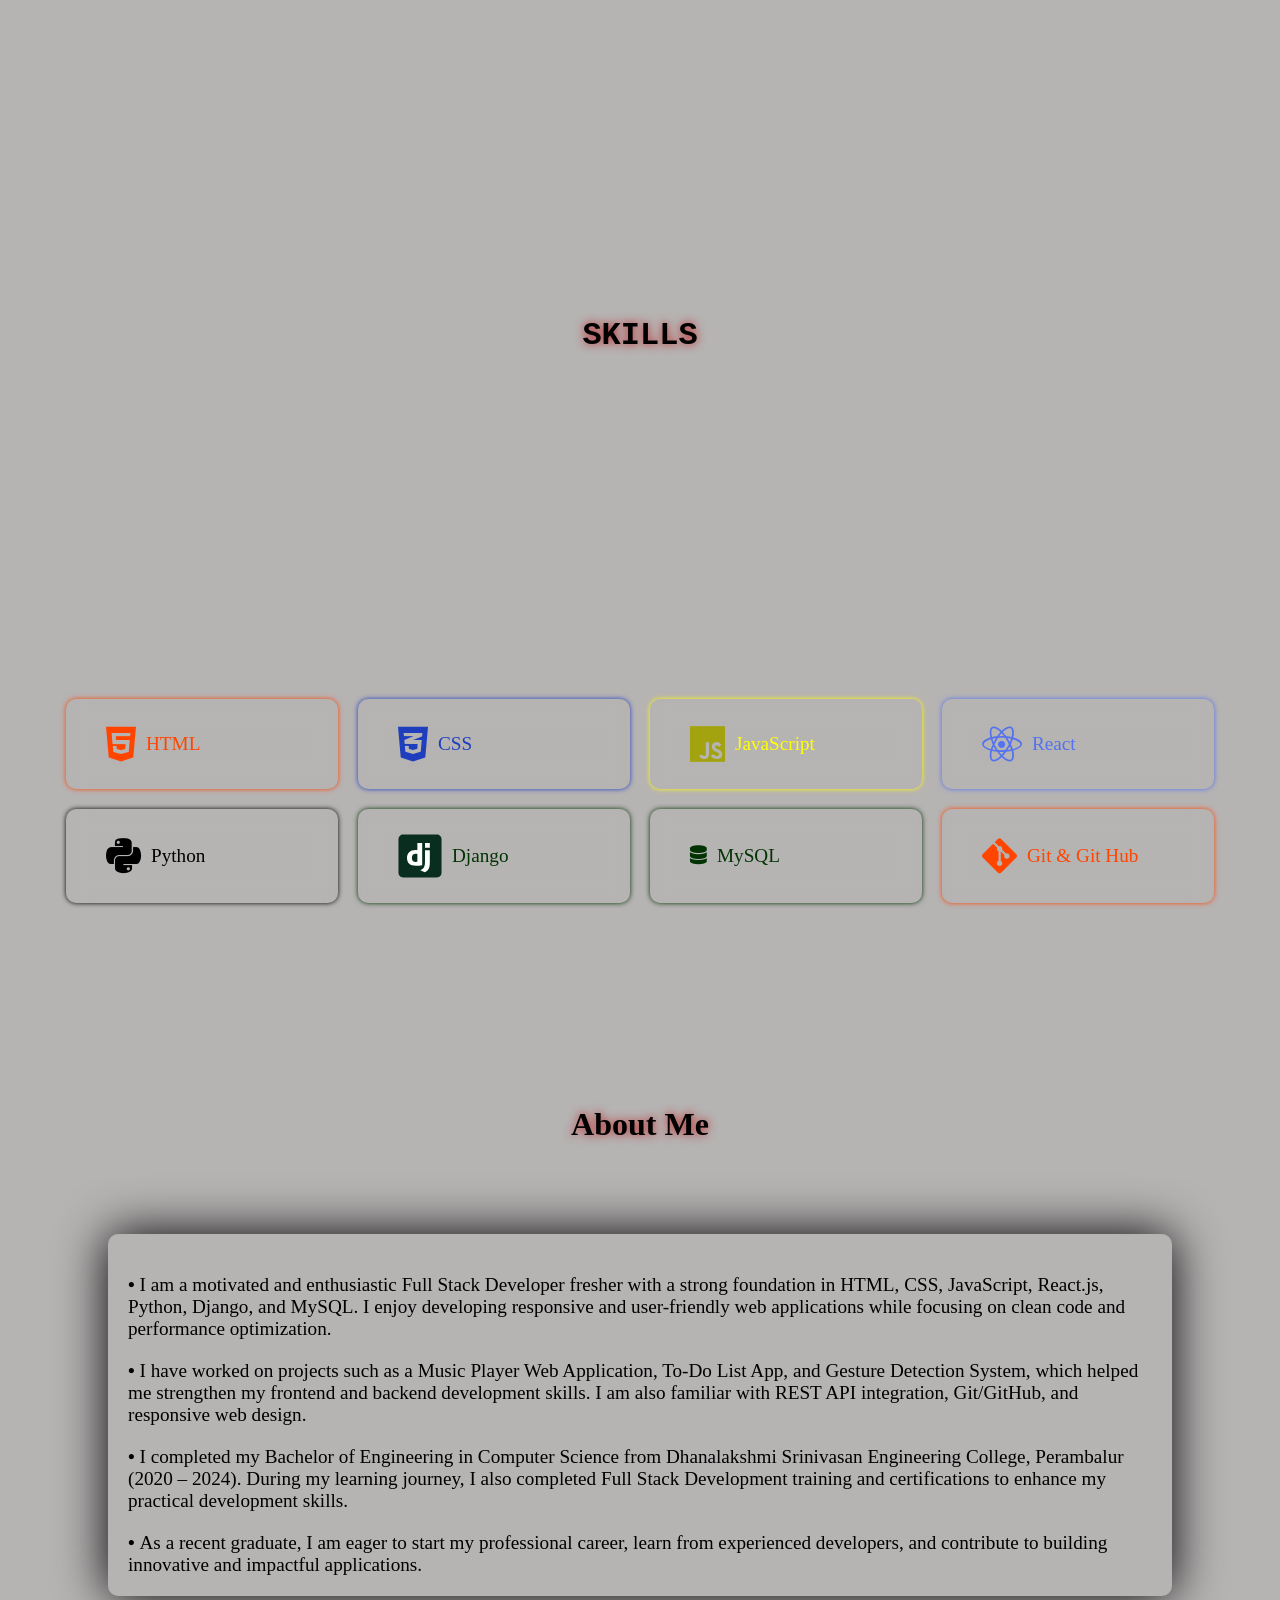
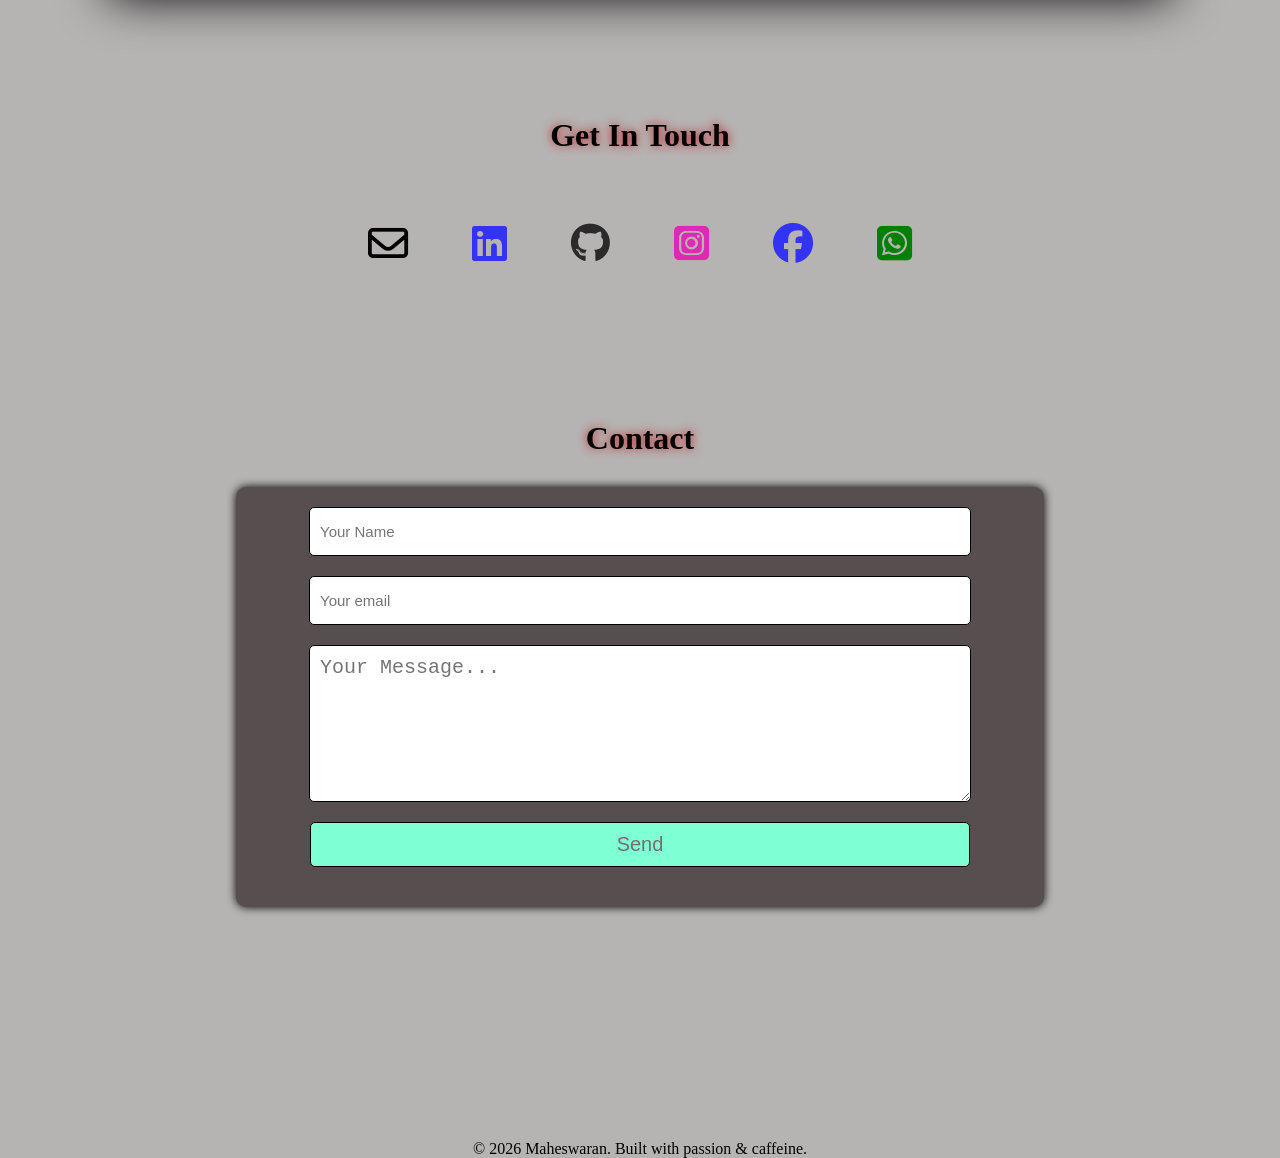
==== commit e845c3d3: "project img updated" ====
--- a/index.html
+++ b/index.html
@@ -95,7 +95,7 @@
                 <ul class="card-list swiper-wrapper">
                     <li class="card-item swiper-slide">
                         <a href="https://github.com/Maheswaran091/Coffee_Shop" class="card-link" target="_blank">
-                            <img src="profile.jpg" alt="img" class="card-image">
+                            <img src="image/Coffee.jpg" alt="img" class="card-image">
                             <h2 class="badge music">Coffee Shop</h2>
                             <p class="card-title">
                                 Developed a full-stack Coffee Shop Management System using React.js, Django, and MySQL.
